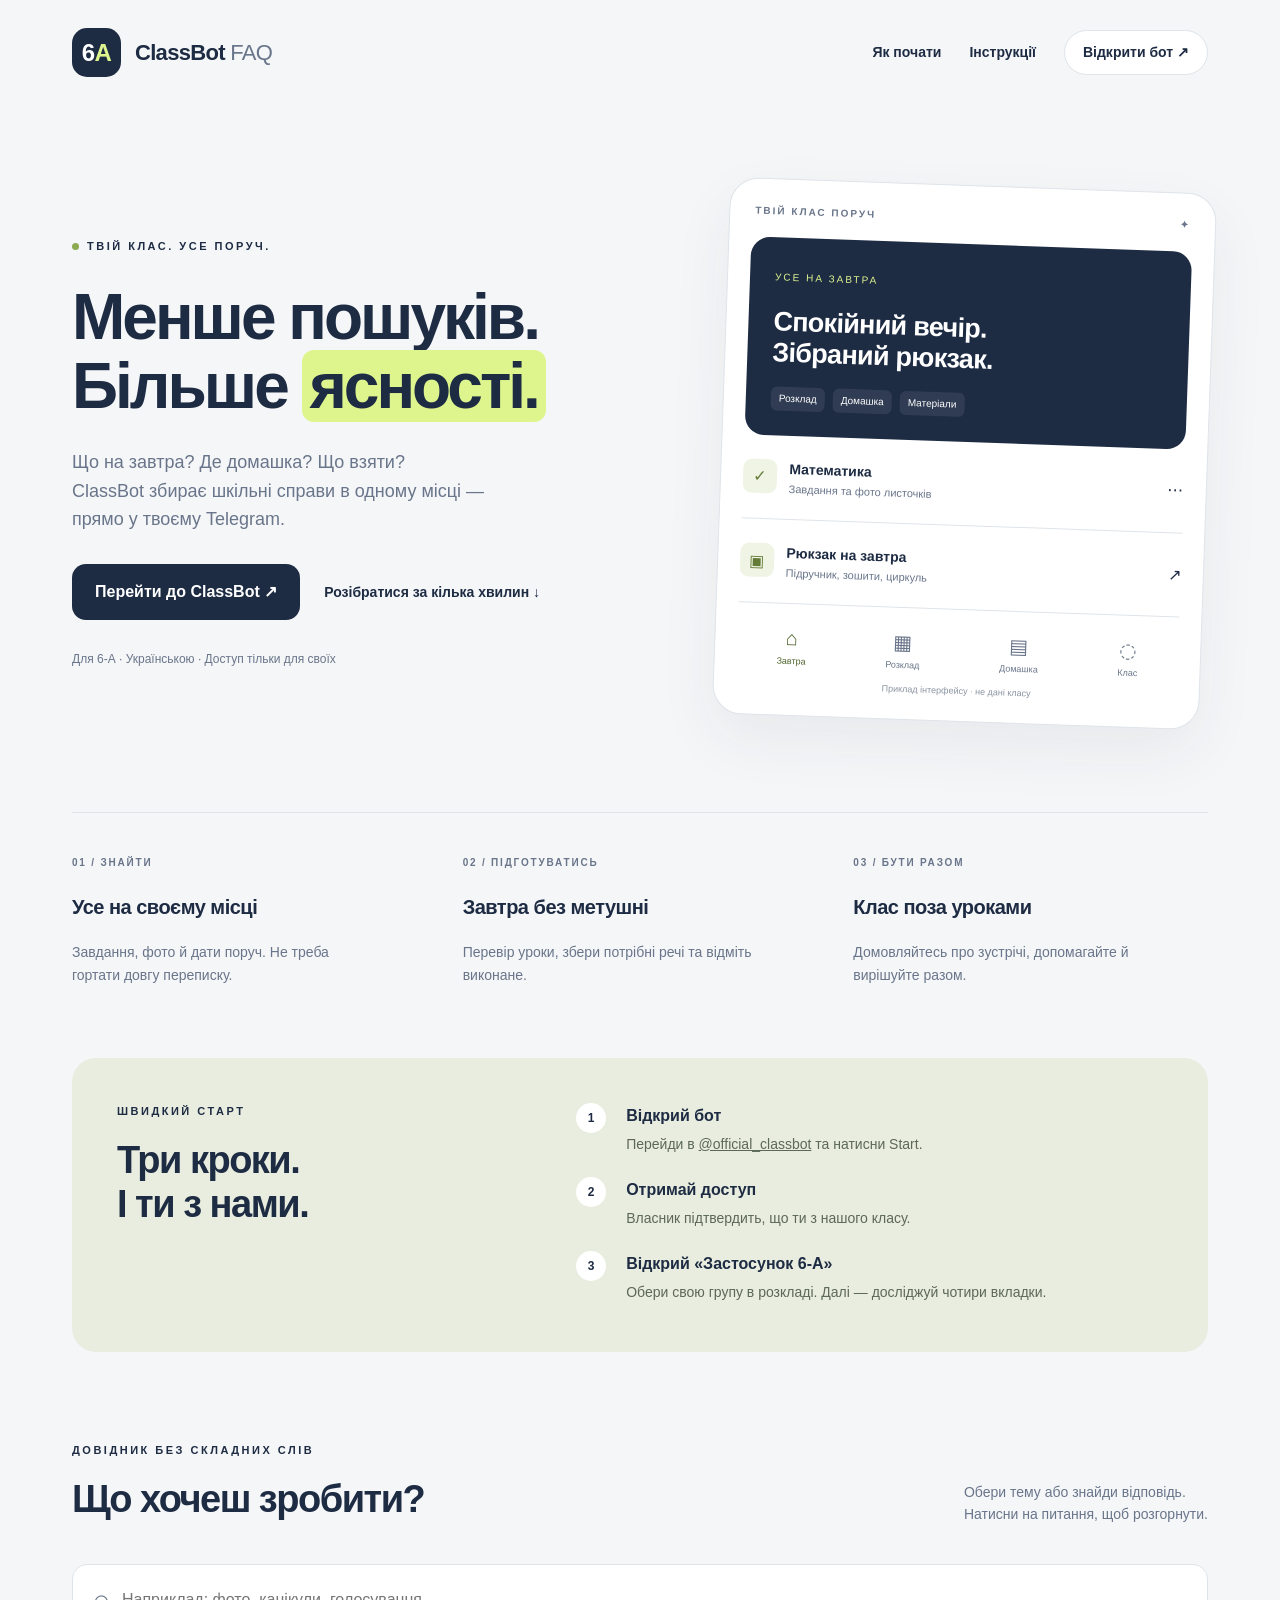
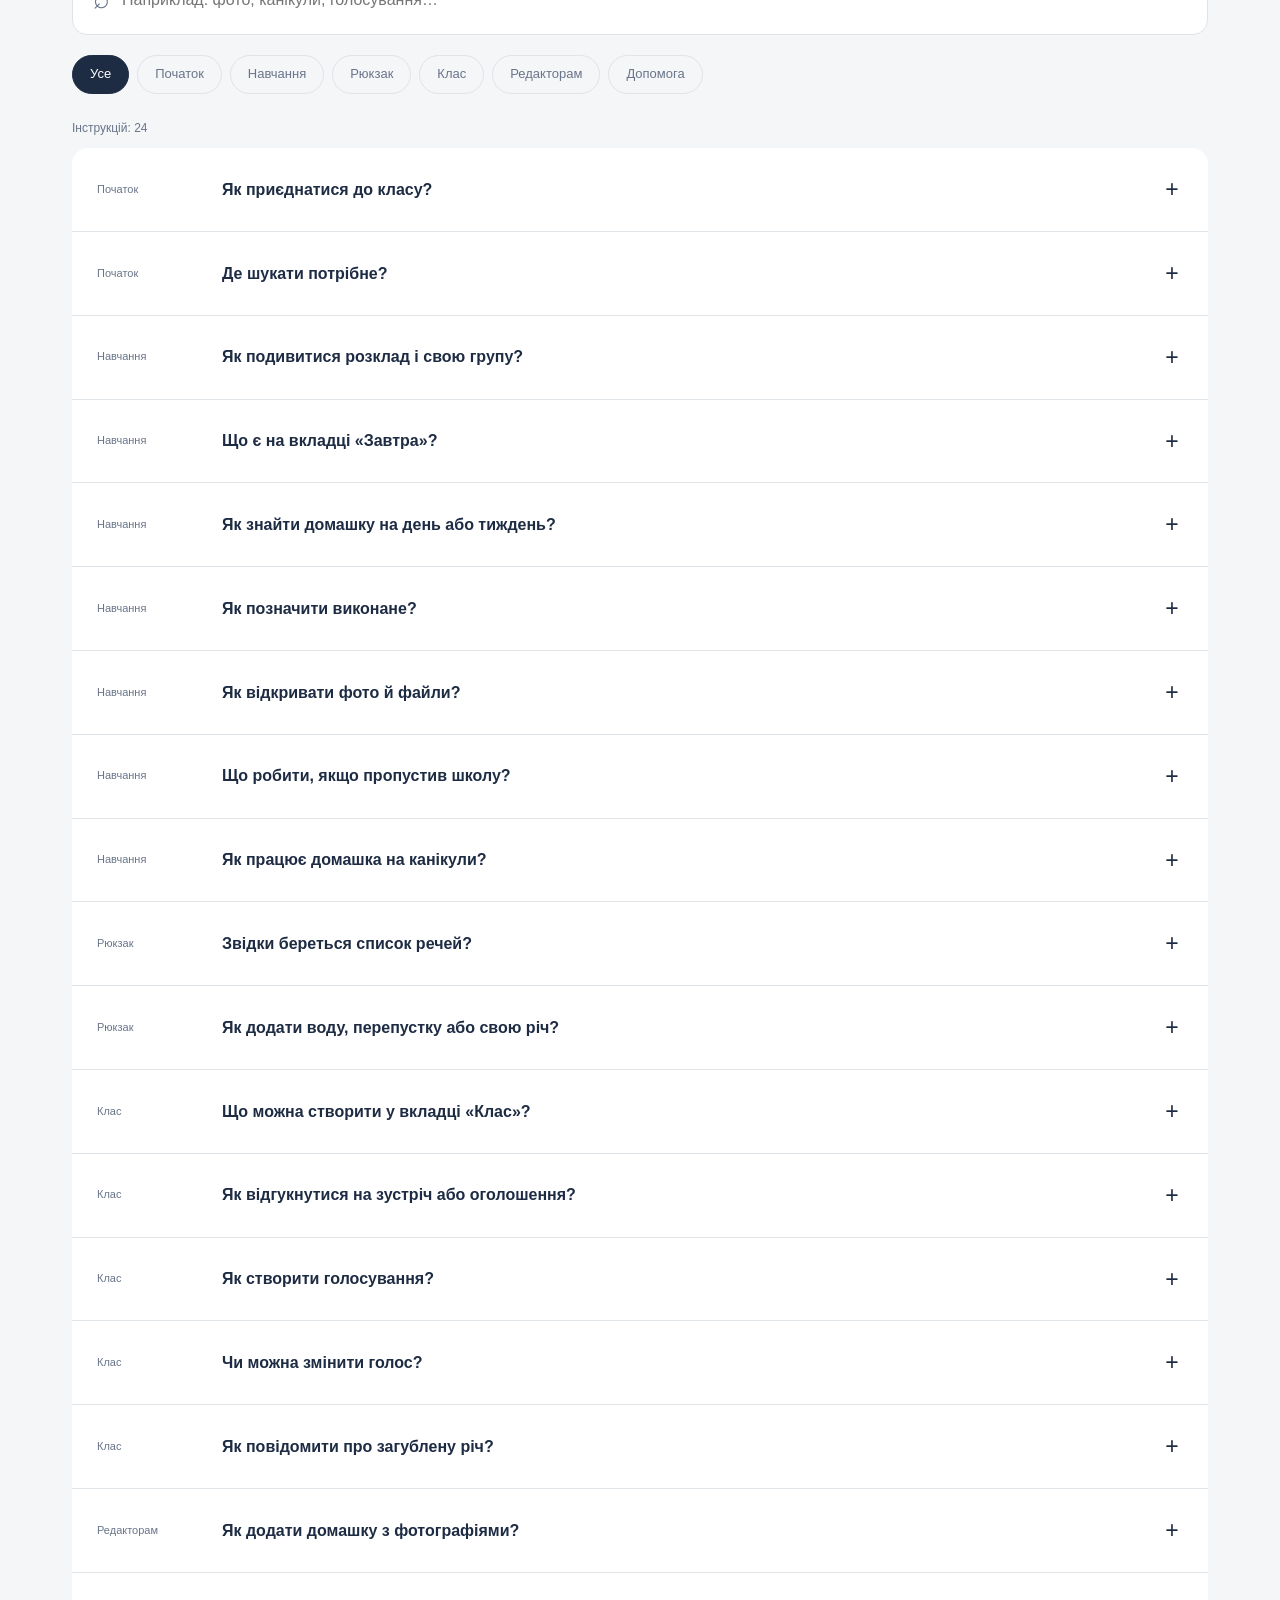
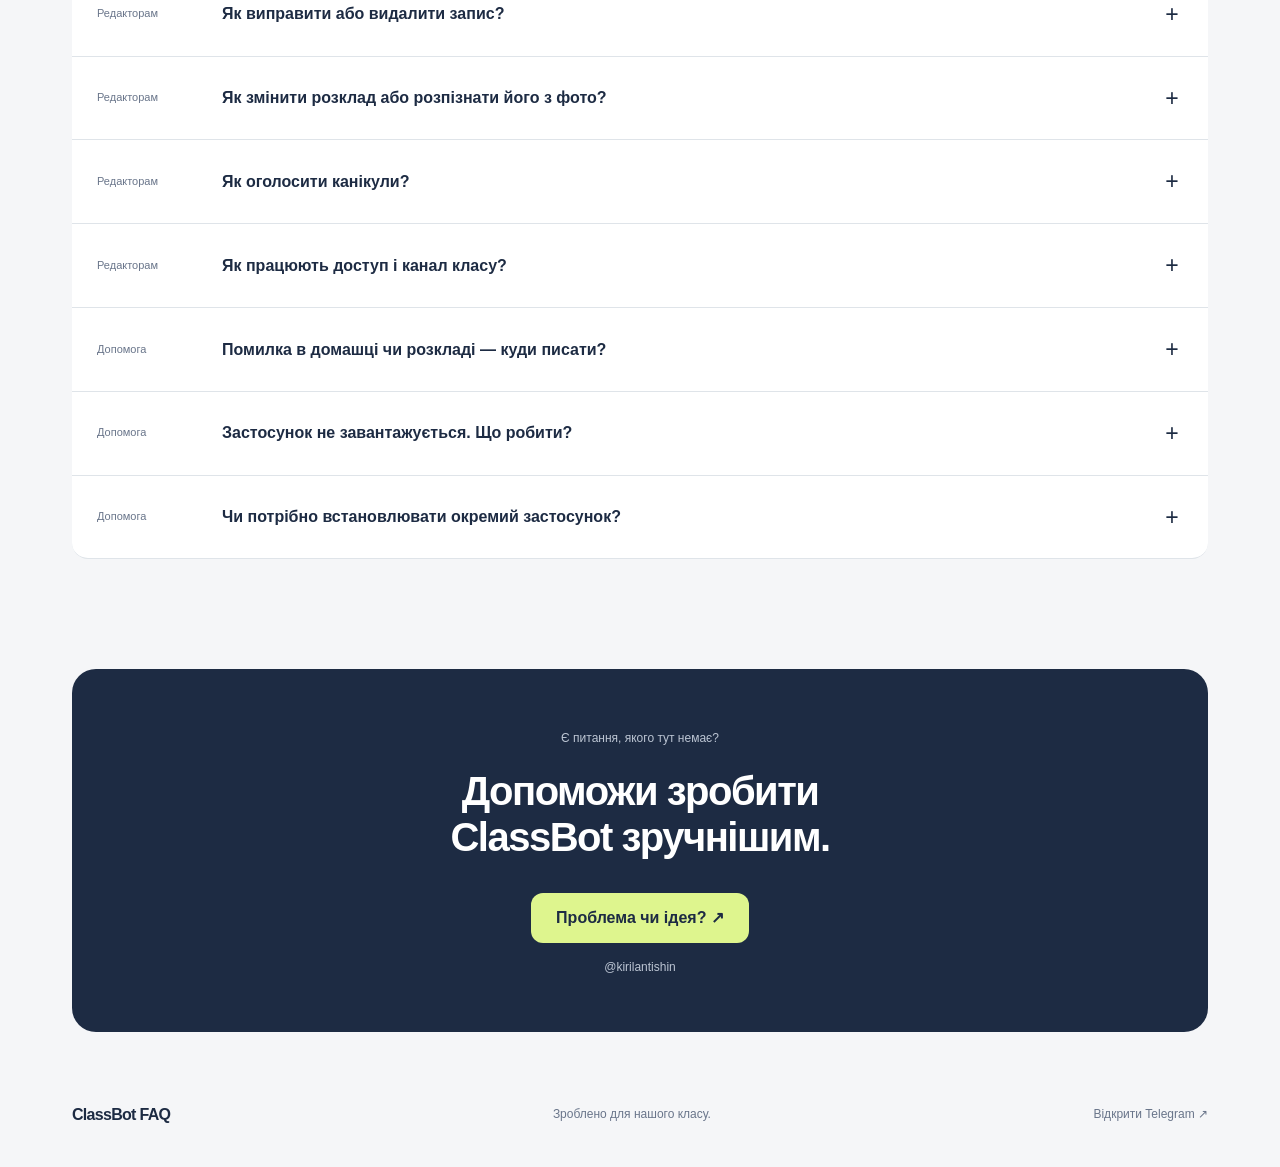
==== index.html @ 4b26c76b "Create index.html" ====
<!doctype html><html lang="uk"><head><meta charset="utf-8"><meta name="viewport" content="width=device-width,initial-scale=1"><meta name="description" content="ClassBot FAQ — зрозумілий путівник для 6-А. Домашка, розклад, фото, рюкзак, голосування та життя класу у Telegram."><title>ClassBot FAQ · Усе про наш бот</title><style>:root{--ink:#1d2b43;--muted:#69758a;--lime:#def58e;--line:#dfe4e9;--paper:#f5f6f8}*{box-sizing:border-box}html{scroll-behavior:smooth;scroll-padding-top:30px}body{margin:0;background:var(--paper);color:var(--ink);font-family:Inter,-apple-system,BlinkMacSystemFont,'Segoe UI',sans-serif;line-height:1.6}a{color:inherit;text-decoration:none}button,input{font:inherit}a,button,input,summary{-webkit-tap-highlight-color:transparent}button,summary{cursor:pointer}button:focus-visible,a:focus-visible,input:focus-visible,summary:focus-visible{outline:3px solid #69973b;outline-offset:5px}[hidden]{display:none!important}header,main,footer{max-width:1200px;margin:auto}header{display:flex;align-items:center;justify-content:space-between;padding:28px 32px}.brand{display:flex;gap:14px;align-items:center;font-size:22px;letter-spacing:-.7px}.brand em{font-style:normal;font-weight:400;color:var(--muted)}.logo{display:grid;place-content:center;background:var(--ink);color:white;border-radius:15px;width:49px;height:49px;font-size:24px;font-weight:850;display:block;text-align:center;line-height:49px}.logo span{color:var(--lime)}nav{display:flex;align-items:center;gap:28px;font-size:14px;font-weight:650}.nav-cta{background:white;padding:10px 18px;border-radius:25px;border:1px solid var(--line)}main{padding:0 32px}.hero{display:grid;grid-template-columns:1.2fr 1fr;align-items:center;gap:65px;padding:80px 0 90px}.eyebrow{font-size:11px;font-weight:800;letter-spacing:2.5px;display:flex;align-items:center;gap:8px}.eyebrow i{width:7px;height:7px;border-radius:50%;background:#8caa50}h1{font-size:clamp(40px,5vw,65px);line-height:1.08;letter-spacing:-3px;margin:27px 0}h1 em{font-style:normal;background:var(--lime);border-radius:12px;padding:0 8px}h2{font-size:38px;line-height:1.15;letter-spacing:-1.5px;margin:18px 0}h3{font-size:20px;letter-spacing:-.5px;line-height:1.4}.hero-copy>p{font-size:18px;color:var(--muted);max-width:460px}.hero-actions{display:flex;align-items:center;gap:24px;margin:30px 0}.primary{background:var(--ink);color:white;padding:15px 23px;border-radius:14px;font-weight:700}.secondary{font-weight:650;font-size:14px}.hero-note{font-size:12px;color:var(--muted)}.preview{background:white;border:1px solid var(--line);padding:22px;border-radius:29px;box-shadow:0 24px 60px #1d2b4310;transform:rotate(2deg)}.preview-top{display:flex;justify-content:space-between;font-size:10px;letter-spacing:2px;font-weight:800;color:var(--muted);padding:2px 3px 18px}.tomorrow{background:var(--ink);color:white;padding:25px;border-radius:19px}.tomorrow>span{font-size:10px;letter-spacing:2px;color:var(--lime)}.tomorrow h2{font-size:27px;letter-spacing:-.7px}.tomorrow>div{display:flex;gap:8px;flex-wrap:wrap}.tomorrow b{background:#ffffff15;padding:4px 8px;border-radius:6px;font-size:10px;font-weight:500}.mini-task{display:flex;gap:12px;align-items:center;padding:20px 0;border-bottom:1px solid var(--line)}.mini-task strong{font-size:14px}.mini-task p{font-size:11px;margin:0;color:var(--muted)}.mini-task>span:last-child{margin-left:auto}.check,.bag{display:grid;place-content:center;background:#eff4e5;color:#647b36;width:34px;height:34px;border-radius:9px}.preview-tabs{display:flex;justify-content:space-around;padding:18px 0 10px;text-align:center;color:var(--muted);font-size:20px}.preview-tabs small{display:block;font-size:9px}.preview-tabs>span:first-child{color:#4d632b}.demo-label{display:block;text-align:center;font-size:9px;color:#8a93a1}.benefits{display:grid;grid-template-columns:repeat(3,1fr);gap:36px;padding:35px 0 58px;border-top:1px solid var(--line)}.benefits span{font-size:10px;letter-spacing:1.8px;color:var(--muted);font-weight:700}.benefits p{font-size:14px;color:var(--muted);max-width:300px}.start{background:#e9eddf;border-radius:24px;padding:45px;display:grid;grid-template-columns:1fr 1.4fr;gap:40px}.start ol{list-style:none;counter-reset:steps;margin:0;padding:0}.start li{position:relative;counter-increment:steps;padding-left:50px;margin-bottom:22px}.start li:last-child{margin-bottom:0}.start li:before{content:counter(steps);position:absolute;left:0;top:0;background:white;width:30px;height:30px;border-radius:50%;display:grid;place-items:center;font-size:12px;font-weight:700}.start p{margin:4px 0;font-size:14px;color:#5c6859}.start a{text-decoration:underline}.guide{padding:90px 0}.guide-heading{display:flex;justify-content:space-between;align-items:end;margin-bottom:25px}.guide-heading p{color:var(--muted);font-size:14px}.search-wrap{display:flex;align-items:center;gap:12px;background:white;border:1px solid var(--line);border-radius:15px;padding:12px 20px}.search-wrap>span{font-size:28px;color:var(--muted)}input{background:transparent;min-width:0;flex:1;border:0;outline:0;padding:7px 0;color:var(--ink)}.search-wrap button{background:none;border:0;color:var(--muted)}.filters{display:flex;gap:8px;flex-wrap:wrap;margin:20px 0}.filters button{background:transparent;border:1px solid var(--line);border-radius:22px;padding:8px 17px;color:var(--muted);font-size:13px}.filters button[aria-pressed=true]{background:var(--ink);border-color:var(--ink);color:white}.results{font-size:12px;color:var(--muted);margin:25px 0 10px}.question{border-bottom:1px solid var(--line);background:white}.question:first-child{border-radius:16px 16px 0 0}.question:last-child{border-radius:0 0 16px 16px}summary{list-style:none;display:grid;grid-template-columns:110px 1fr 22px;gap:15px;align-items:center;padding:23px 25px;font-size:16px;font-weight:650}summary::-webkit-details-marker{display:none}.q-tag{font-size:11px;font-weight:500;color:var(--muted)}summary b{font-size:23px;font-weight:400;text-align:center;transition:transform .2s}details[open] summary b{transform:rotate(45deg)}details[open] summary{padding-bottom:12px}.answer{padding:0 62px 22px 150px;font-size:15px;color:var(--muted);max-width:960px}.answer p{margin:0;line-height:1.85}.roles{display:grid;grid-template-columns:1fr 1.4fr;gap:40px;border-top:1px solid var(--line);padding:50px 0}.role-list article{display:grid;grid-template-columns:110px 1fr;gap:20px;border-bottom:1px solid var(--line);padding:18px 0}.role-list p{margin:0;color:var(--muted);font-size:14px}.closing{background:var(--ink);border-radius:24px;padding:55px;text-align:center;color:white;margin:20px 0 50px}.closing>span{font-size:12px;color:#bcc5d3}.closing h2{font-size:40px}.closing a{display:inline-block;background:var(--lime);color:var(--ink);padding:12px 25px;border-radius:12px;font-weight:700;margin:15px 0}.closing small{display:block;color:#bcc5d3;font-size:12px}footer{display:flex;justify-content:space-between;align-items:center;padding:20px 32px 40px;font-size:12px;color:var(--muted)}footer .brand{font-size:16px;color:var(--ink);font-weight:700}.skip{position:fixed;top:-100px;left:10px;padding:10px;background:var(--lime);z-index:10}.skip:focus{top:10px}#no-results{padding:35px;text-align:center;background:white;border-radius:16px}#no-results button{border:0;background:var(--ink);color:white;padding:10px 20px;border-radius:10px}@media(max-width:760px){header{padding:20px}.brand{font-size:18px}nav>a:not(.nav-cta){display:none}.nav-cta{font-size:11px;padding:8px 12px}main{padding:0 20px}.hero{grid-template-columns:1fr;gap:35px;padding:42px 0 50px}h1{font-size:44px;letter-spacing:-2px}.hero-copy>p{font-size:16px}.preview{max-width:410px;width:100%;margin:0 auto;transform:none}.hero-actions{gap:18px}.primary{padding:13px 18px;font-size:14px}.benefits{grid-template-columns:1fr;gap:16px;padding-bottom:35px}.benefits h3{margin:7px 0}.benefits p{max-width:none;margin:4px 0}.start,.roles{grid-template-columns:1fr;padding:28px;gap:20px}h2{font-size:30px}.guide{padding:55px 0}.guide-heading{display:block}.guide-heading p{font-size:13px}.search-wrap{padding:8px 12px}input{font-size:13px}.filters{gap:7px}.filters button{padding:7px 12px;font-size:12px}summary{grid-template-columns:1fr 20px;padding:18px;font-size:15px;gap:5px}.q-tag{grid-column:1;font-size:10px}summary>span:nth-child(2){grid-column:1}summary b{grid-column:2;grid-row:1/3}.answer{padding:0 18px 22px;font-size:14px}.roles{padding:30px 0}.role-list article{grid-template-columns:80px 1fr;gap:12px}.closing{padding:35px 20px}.closing h2{font-size:29px}footer{padding:10px 20px 30px;flex-wrap:wrap;gap:15px}footer>span{display:none}}@media(prefers-reduced-motion:reduce){*{scroll-behavior:auto!important;transition:none!important}}
</style></head><body><a class="skip" href="#guide">До інструкцій</a><header><a class="brand" href="#"><span class="logo">6<span>А</span></span><b>ClassBot <em>FAQ</em></b></a><nav aria-label="Навігація"><a href="#start">Як почати</a><a href="#guide">Інструкції</a><a class="nav-cta" href="https://t.me/official_classbot">Відкрити бот ↗</a></nav></header><main><section class="hero"><div class="hero-copy"><div class="eyebrow"><i></i> ТВІЙ КЛАС. УСЕ ПОРУЧ.</div><h1>Менше пошуків.<br>Більше <em>ясності.</em></h1><p class="intro">Що на завтра? Де домашка? Що взяти?<br>ClassBot збирає шкільні справи в одному місці — прямо у твоєму Telegram.</p><div class="hero-actions"><a class="primary" href="https://t.me/official_classbot">Перейти до ClassBot <span>↗</span></a><a class="secondary" href="#guide">Розібратися за кілька хвилин ↓</a></div><div class="hero-note">Для 6-А · Українською · Доступ тільки для своїх</div></div><div class="preview" aria-label="Демонстраційний приклад головного екрана"><div class="preview-top"><span>ТВІЙ КЛАС ПОРУЧ</span><span>✦</span></div><div class="tomorrow"><span>УСЕ НА ЗАВТРА</span><h2>Спокійний вечір.<br>Зібраний рюкзак.</h2><div><b>Розклад</b><b>Домашка</b><b>Матеріали</b></div></div><div class="mini-task"><span class="check">✓</span><div><strong>Математика</strong><p>Завдання та фото листочків</p></div><span>⋯</span></div><div class="mini-task"><span class="bag">▣</span><div><strong>Рюкзак на завтра</strong><p>Підручник, зошити, циркуль</p></div><span>↗</span></div><div class="preview-tabs"><span>⌂<small>Завтра</small></span><span>▦<small>Розклад</small></span><span>▤<small>Домашка</small></span><span>◌<small>Клас</small></span></div><small class="demo-label">Приклад інтерфейсу · не дані класу</small></div></section><section class="benefits"><div><span>01 / ЗНАЙТИ</span><h3>Усе на своєму місці</h3><p>Завдання, фото й дати поруч. Не треба гортати довгу переписку.</p></div><div><span>02 / ПІДГОТУВАТИСЬ</span><h3>Завтра без метушні</h3><p>Перевір уроки, збери потрібні речі та відміть виконане.</p></div><div><span>03 / БУТИ РАЗОМ</span><h3>Клас поза уроками</h3><p>Домовляйтесь про зустрічі, допомагайте й вирішуйте разом.</p></div></section><section id="start" class="start"><div><div class="eyebrow">ШВИДКИЙ СТАРТ</div><h2>Три кроки.<br>І ти з нами.</h2></div><ol><li><b>Відкрий бот</b><p>Перейди в <a href="https://t.me/official_classbot">@official_classbot</a> та натисни Start.</p></li><li><b>Отримай доступ</b><p>Власник підтвердить, що ти з нашого класу.</p></li><li><b>Відкрий «Застосунок 6-А»</b><p>Обери свою групу в розкладі. Далі — досліджуй чотири вкладки.</p></li></ol></section><section id="guide" class="guide"><div class="guide-heading"><div><div class="eyebrow">ДОВІДНИК БЕЗ СКЛАДНИХ СЛІВ</div><h2>Що хочеш зробити?</h2></div><p>Обери тему або знайди відповідь.<br>Натисни на питання, щоб розгорнути.</p></div><div class="search-wrap"><span aria-hidden="true">⌕</span><input type="search" id="search" placeholder="Наприклад: фото, канікули, голосування…" aria-label="Пошук в інструкціях"><button id="clear" hidden aria-label="Очистити пошук">✕</button></div><div class="filters" role="group" aria-label="Теми інструкцій"><button data-filter="all" aria-pressed="true">Усе</button><button data-filter="start" aria-pressed="false">Початок</button><button data-filter="study" aria-pressed="false">Навчання</button><button data-filter="bag" aria-pressed="false">Рюкзак</button><button data-filter="class" aria-pressed="false">Клас</button><button data-filter="editors" aria-pressed="false">Редакторам</button><button data-filter="help" aria-pressed="false">Допомога</button></div><p id="results" class="results" aria-live="polite"></p><div class="questions"><details class="question" data-category="start"><summary><span class="q-tag">Початок</span><span>Як приєднатися до класу?</span><b aria-hidden="true">+</b></summary><div class="answer"><p>Відкрий @official_classbot у Telegram → натисни Start або надішли /start → дочекайся схвалення власника → натисни «Застосунок 6-А». Доступ надається тільки учасникам класу. Окрема реєстрація чи пароль не потрібні.</p></div></details><details class="question" data-category="start"><summary><span class="q-tag">Початок</span><span>Де шукати потрібне?</span><b aria-hidden="true">+</b></summary><div class="answer"><p>Унизу є чотири вкладки: «Завтра» — короткий план і рюкзак; «Розклад» — уроки на обраний день; «Домашка» — завдання та контрольні; «Клас» — спілкування, оголошення й голосування. Кругла кнопка вгорі оновлює дані.</p></div></details><details class="question" data-category="study"><summary><span class="q-tag">Навчання</span><span>Як подивитися розклад і свою групу?</span><b aria-hidden="true">+</b></summary><div class="answer"><p>Відкрий «Розклад». Натисни потрібний день, а стрілками перемикай тижні. Обраний день виділено; крапка під датою позначає контрольну або тест. У рядку «Моя група» обери 1, 2 або «Усі». Вибір зберігається на цьому пристрої й використовується також для рюкзака.</p></div></details><details class="question" data-category="study"><summary><span class="q-tag">Навчання</span><span>Що є на вкладці «Завтра»?</span><b aria-hidden="true">+</b></summary><div class="answer"><p>Дата, кількість уроків і невиконаних завдань, розклад, контрольні, домашка та важливі оголошення. Це зручне місце, щоб увечері перевірити наступний день. Під час оголошених канікул замість уроків з’являється «Канікули».</p></div></details><details class="question" data-category="study"><summary><span class="q-tag">Навчання</span><span>Як знайти домашку на день або тиждень?</span><b aria-hidden="true">+</b></summary><div class="answer"><p>Відкрий «Домашка». Залиш «Обрана дата» й вибери день у календарі або стрілками. Для огляду обери «Цей тиждень»: він охоплює поточний понеділок–неділю, завдання на ці дні та записи, додані протягом тижня. Контрольні показані перед завданнями. Біля кожного завдання є предмет і дата або мітка канікул.</p></div></details><details class="question" data-category="study"><summary><span class="q-tag">Навчання</span><span>Як позначити виконане?</span><b aria-hidden="true">+</b></summary><div class="answer"><p>Натисни квадратик біля завдання. Позначку бачиш лише ти; у вкладці «Домашка» виконане згортається в «Виконано». Щоб повернути завдання, розкрий цей блок і зніми галочку.</p></div></details><details class="question" data-category="study"><summary><span class="q-tag">Навчання</span><span>Як відкривати фото й файли?</span><b aria-hidden="true">+</b></summary><div class="answer"><p>Натисни на мініатюру: фото відкриється на весь екран. Стрілки або свайп перемикають знімки, «Збільшити» допомагає прочитати дрібний текст, ✕ закриває перегляд. До одного завдання можна додати до шести фото. Вкладення, додані через чат бота, отримуй кнопкою «Отримати вкладення в чаті».</p></div></details><details class="question" data-category="study"><summary><span class="q-tag">Навчання</span><span>Що робити, якщо пропустив школу?</span><b aria-hidden="true">+</b></summary><div class="answer"><p>«Домашка» → «Я пропустив школу» → обери дати «Від» і «До» → «Показати пропущене». Період — до 31 дня включно. Тут є завдання на ці дати й записи, які додали під час твоєї відсутності, разом із матеріалами.</p></div></details><details class="question" data-category="study"><summary><span class="q-tag">Навчання</span><span>Як працює домашка на канікули?</span><b aria-hidden="true">+</b></summary><div class="answer"><p>Редактор прив’язує завдання до оголошеного періоду. Картка має мітку «На канікули» та обидві дати включно. Вона з’являється при перегляді дня всередині цього періоду або тижня, який із ним перетинається. Фото й галочки працюють так само, як у звичайній домашці.</p></div></details><details class="question" data-category="bag"><summary><span class="q-tag">Рюкзак</span><span>Звідки береться список речей?</span><b aria-hidden="true">+</b></summary><div class="answer"><p>На вкладці «Завтра» розкрий «Рюкзак на завтра». Речі згруповані за предметами з розкладу та твоєю навчальною групою. Наприклад, для математики — підручник, зошит для роботи в класі й зошит для правил. Явні фрази в домашці на кшталт «Взяти картон» доповнюють список. Це правила без AI; речі з фото чи непрямих натяків автоматично не визначаються.</p></div></details><details class="question" data-category="bag"><summary><span class="q-tag">Рюкзак</span><span>Як додати воду, перепустку або свою річ?</span><b aria-hidden="true">+</b></summary><div class="answer"><p>Для одного дня використай поле «Додати свою річ». Для щоденних речей розкрий унизу «Мої постійні речі», введи назву й натисни «Зберегти». Вони з’являтимуться в дні з уроками, крім оголошених канікул. Усе це лише твоє: список та галочки інших учнів не змінюються. Галочки окремі для кожного дня.</p></div></details><details class="question" data-category="class"><summary><span class="q-tag">Клас</span><span>Що можна створити у вкладці «Клас»?</span><b aria-hidden="true">+</b></summary><div class="answer"><p>Натисни «Створити запис» та обери розділ. Учні можуть попросити допомоги, запропонувати зустріч після уроків, подати ідею, створити голосування або запис «Знайшов / загубив». Оголошення, домашку й контрольні ведуть власник і призначені редактори. Фільтр «Усе» збирає записи разом.</p></div></details><details class="question" data-category="class"><summary><span class="q-tag">Клас</span><span>Як відгукнутися на зустріч або оголошення?</span><b aria-hidden="true">+</b></summary><div class="answer"><p>Натисни «Відгукнутися та запропонувати ідею». Обери «Так», «Ні» або «Ще не вирішив», за бажанням напиши пропозицію — наприклад, зустрітися раніше — і збережи. Відгуки та пропозиції видно учасникам класу.</p></div></details><details class="question" data-category="class"><summary><span class="q-tag">Клас</span><span>Як створити голосування?</span><b aria-hidden="true">+</b></summary><div class="answer"><p>«Клас» → «Створити запис» → «Голосування». Введи питання та від 2 до 8 різних відповідей. Новий рядок з’являється автоматично; за ≡ можна змінити порядок. За замовчуванням голоси відкриті. Увімкни «Анонімне голосування», якщо потрібні лише кількість і відсотки без імен. Обери це до створення.</p></div></details><details class="question" data-category="class"><summary><span class="q-tag">Клас</span><span>Чи можна змінити голос?</span><b aria-hidden="true">+</b></summary><div class="answer"><p>Так: натисни інший варіант або «Прибрати мій голос», поки голосування відкрите. Один учасник — один варіант. У відкритому голосуванні є «Переглянути голоси», в анонімному чужий вибір не показується навіть адміністратору. Автор або редактор може завершити чи видалити голосування через ⋯.</p></div></details><details class="question" data-category="class"><summary><span class="q-tag">Клас</span><span>Як повідомити про загублену річ?</span><b aria-hidden="true">+</b></summary><div class="answer"><p>«Клас» → «Створити запис» → «Знайшов / загубив». Напиши, що це за річ, де й коли її знайшов або загубив, та як із тобою зв’язатися. Можна прикріпити фото й відкрити їх у галереї. Коли питання вирішене, у ⋯ обери «Закрити: річ знайшлася». Власні записи можна редагувати.</p></div></details><details class="question" data-category="editors"><summary><span class="q-tag">Редакторам</span><span>Як додати домашку з фотографіями?</span><b aria-hidden="true">+</b></summary><div class="answer"><p>«Домашка» → «Додати домашку». Обери конкретну дату або період канікул, введи предмет і завдання. За потреби вибери до 6 фото, кожне до 15 МБ. Перевір мініатюри та натисни «Зберегти для класу». Зображення стискаються перед надсиланням. Для речей у рюкзак напиши окремо: «Взяти картон». Кнопка доступна власнику й редакторам.</p></div></details><details class="question" data-category="editors"><summary><span class="q-tag">Редакторам</span><span>Як виправити або видалити запис?</span><b aria-hidden="true">+</b></summary><div class="answer"><p>У картці натисни ⋯ → «Редагувати» або «Видалити». Фото можна додати чи прибрати під час редагування. Зміни домашки спільні для класу; галочки виконання — особисті. Учні керують своїми записами допомоги, зустрічей, ідей і знахідок. Власник та редактори можуть модерувати записи класу.</p></div></details><details class="question" data-category="editors"><summary><span class="q-tag">Редакторам</span><span>Як змінити розклад або розпізнати його з фото?</span><b aria-hidden="true">+</b></summary><div class="answer"><p>У чаті бота відкрий додавання записів або «Керування класом». Є «Змінити розклад», «Фото розкладу на тиждень» та «Фото замін на дату». Для заміни вкажи дату, потім надішли чітке фото. Перевір розпізнані уроки перед збереженням; їх можна виправити. Заміна стосується лише вказаного дня.</p></div></details><details class="question" data-category="editors"><summary><span class="q-tag">Редакторам</span><span>Як оголосити канікули?</span><b aria-hidden="true">+</b></summary><div class="answer"><p>У боті натисни «Оголосити канікули» → «Оголосити період». Надішли першу й останню дати у форматі РРРР-ММ-ДД, перевір період і підтвердь. Обидві дати включно. Уроки приховаються, але базовий розклад збережеться й повернеться після канікул. Період можна скасувати. Це доступно власнику та редакторам.</p></div></details><details class="question" data-category="editors"><summary><span class="q-tag">Редакторам</span><span>Як працюють доступ і канал класу?</span><b aria-hidden="true">+</b></summary><div class="answer"><p>Власник схвалює учнів та призначає редакторів через «Керування класом» у боті. Там само можна підключити канал та вручну надіслати план на завтра. Для підключеного каналу налаштована вечірня публікація о 18:00 за Києвом. Боту потрібні права публікувати в каналі. Це доповнює застосунок, а не замінює його.</p></div></details><details class="question" data-category="help"><summary><span class="q-tag">Допомога</span><span>Помилка в домашці чи розкладі — куди писати?</span><b aria-hidden="true">+</b></summary><div class="answer"><p>Біля уроку або домашки натисни ⋯ → «Повідомити про помилку». Опиши, що потрібно виправити. Власник отримає повідомлення з автором, датою та контекстом. Ця кнопка є і в учнів, і в адміністраторів.</p></div></details><details class="question" data-category="help"><summary><span class="q-tag">Допомога</span><span>Застосунок не завантажується. Що робити?</span><b aria-hidden="true">+</b></summary><div class="answer"><p>Перевір інтернет і натисни кнопку оновлення вгорі. Якщо Telegram-сеанс застарів, закрий міні-застосунок і відкрий його знову через бота. Якщо бачиш «Чекаємо підтвердження», надішли /start та дочекайся схвалення. Для іншої проблеми: «Клас» → унизу «Проблема чи ідея?» → @kirilantishin.</p></div></details><details class="question" data-category="help"><summary><span class="q-tag">Допомога</span><span>Чи потрібно встановлювати окремий застосунок?</span><b aria-hidden="true">+</b></summary><div class="answer"><p>Ні. ClassBot відкривається всередині Telegram. Бот працює в Cloudflare незалежно від того, чи увімкнений комп’ютер адміністратора. Для актуальних даних потрібен інтернет.</p></div></details></div><div id="no-results" hidden><h3>Поки не знайшли відповідь</h3><p>Спробуй коротше слово або іншу тему.</p><button id="reset">Показати всі інструкції</button></div></section><section class="closing"><span>Є питання, якого тут немає?</span><h2>Допоможи зробити<br>ClassBot зручнішим.</h2><a href="https://t.me/kirilantishin">Проблема чи ідея? ↗</a><small>@kirilantishin</small></section></main><footer><a class="brand" href="#">ClassBot FAQ</a><span>Зроблено для нашого класу.</span><a href="https://t.me/official_classbot">Відкрити Telegram ↗</a></footer><script>const search=document.querySelector('#search'),questions=[...document.querySelectorAll('.question')];let active='all';function update(){const term=search.value.trim().toLocaleLowerCase('uk');let count=0;questions.forEach(q=>{const match=(active==='all'||q.dataset.category===active)&&q.textContent.toLocaleLowerCase('uk').includes(term);q.hidden=!match;if(match)count++;if(term&&match)q.open=true});document.querySelector('#clear').hidden=!term;document.querySelector('#no-results').hidden=!!count;document.querySelector('#results').textContent=`Інструкцій: ${count}`;document.querySelectorAll('[data-filter]').forEach(b=>b.setAttribute('aria-pressed',String(b.dataset.filter===active)))}document.querySelectorAll('[data-filter]').forEach(b=>b.onclick=()=>{active=b.dataset.filter;update()});search.oninput=update;document.querySelector('#clear').onclick=()=>{search.value='';update();search.focus()};document.querySelector('#reset').onclick=()=>{search.value='';active='all';update()};update();</script></body></html>
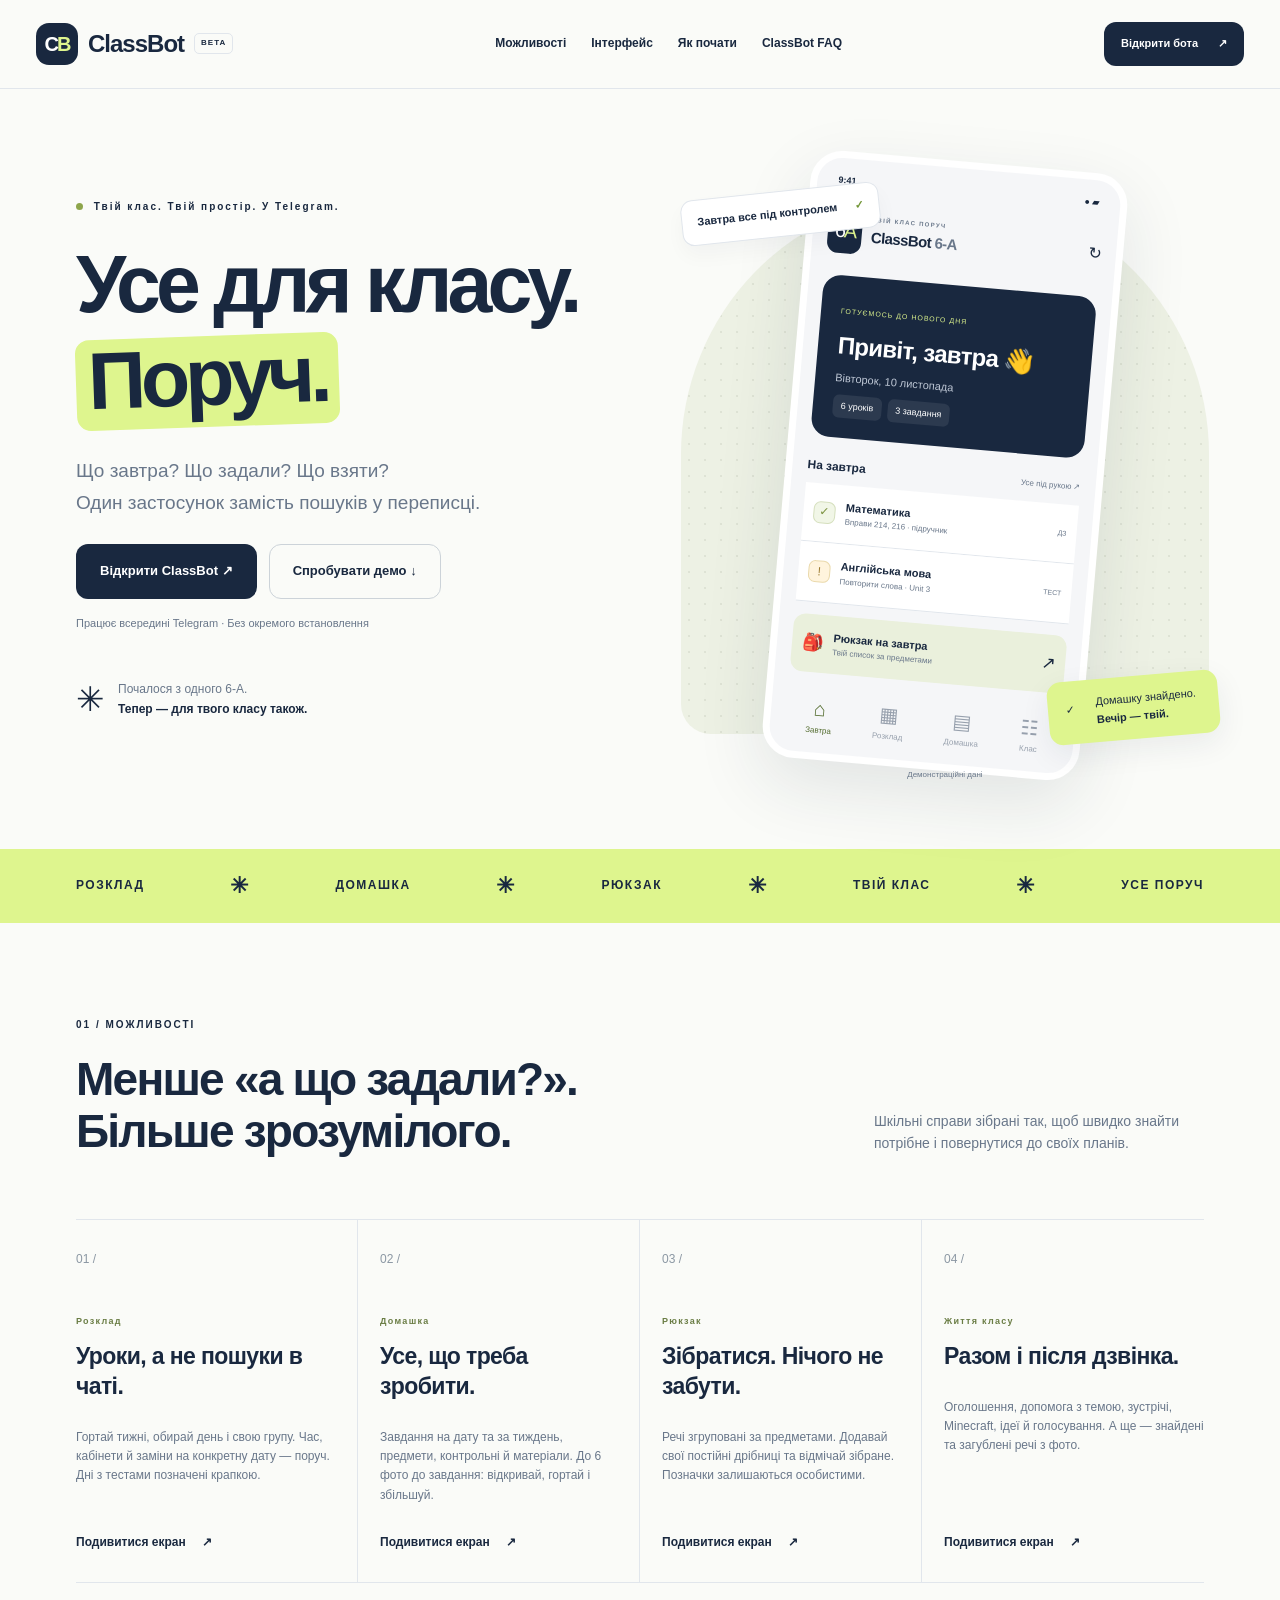
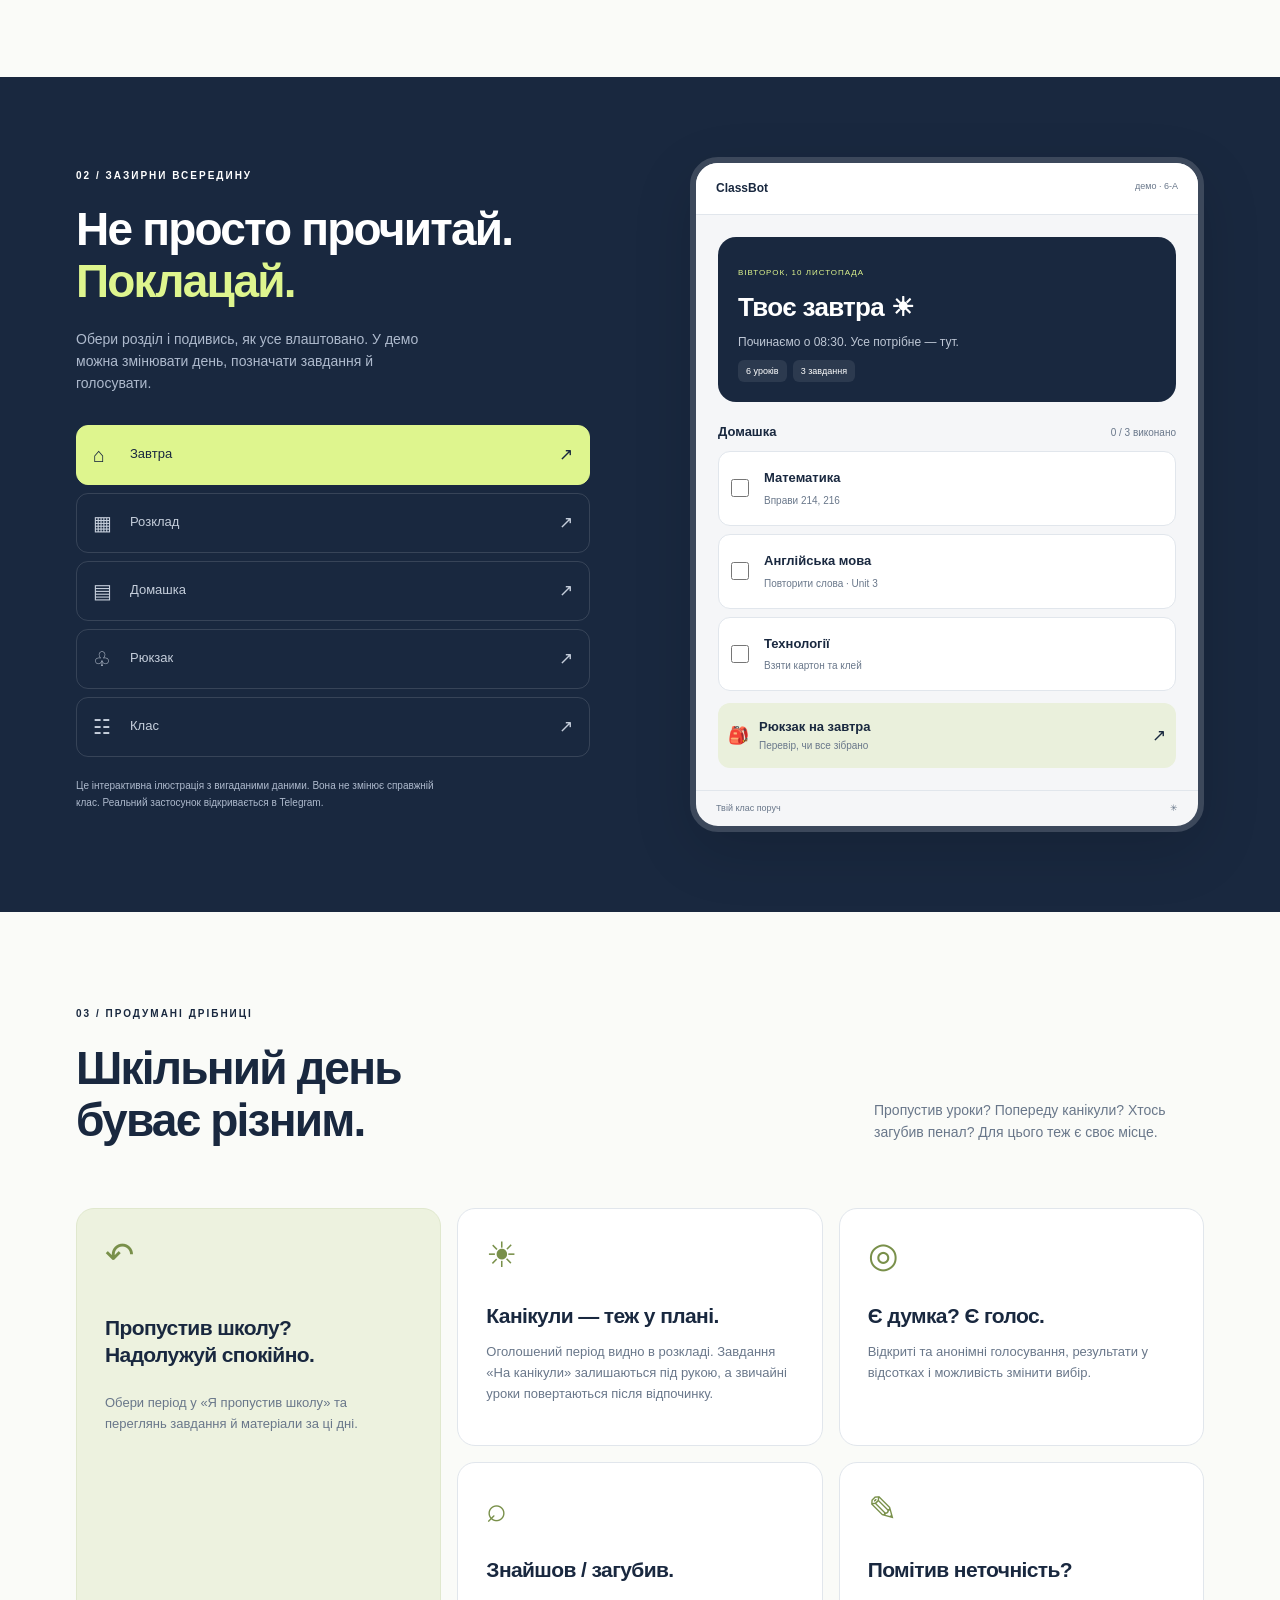
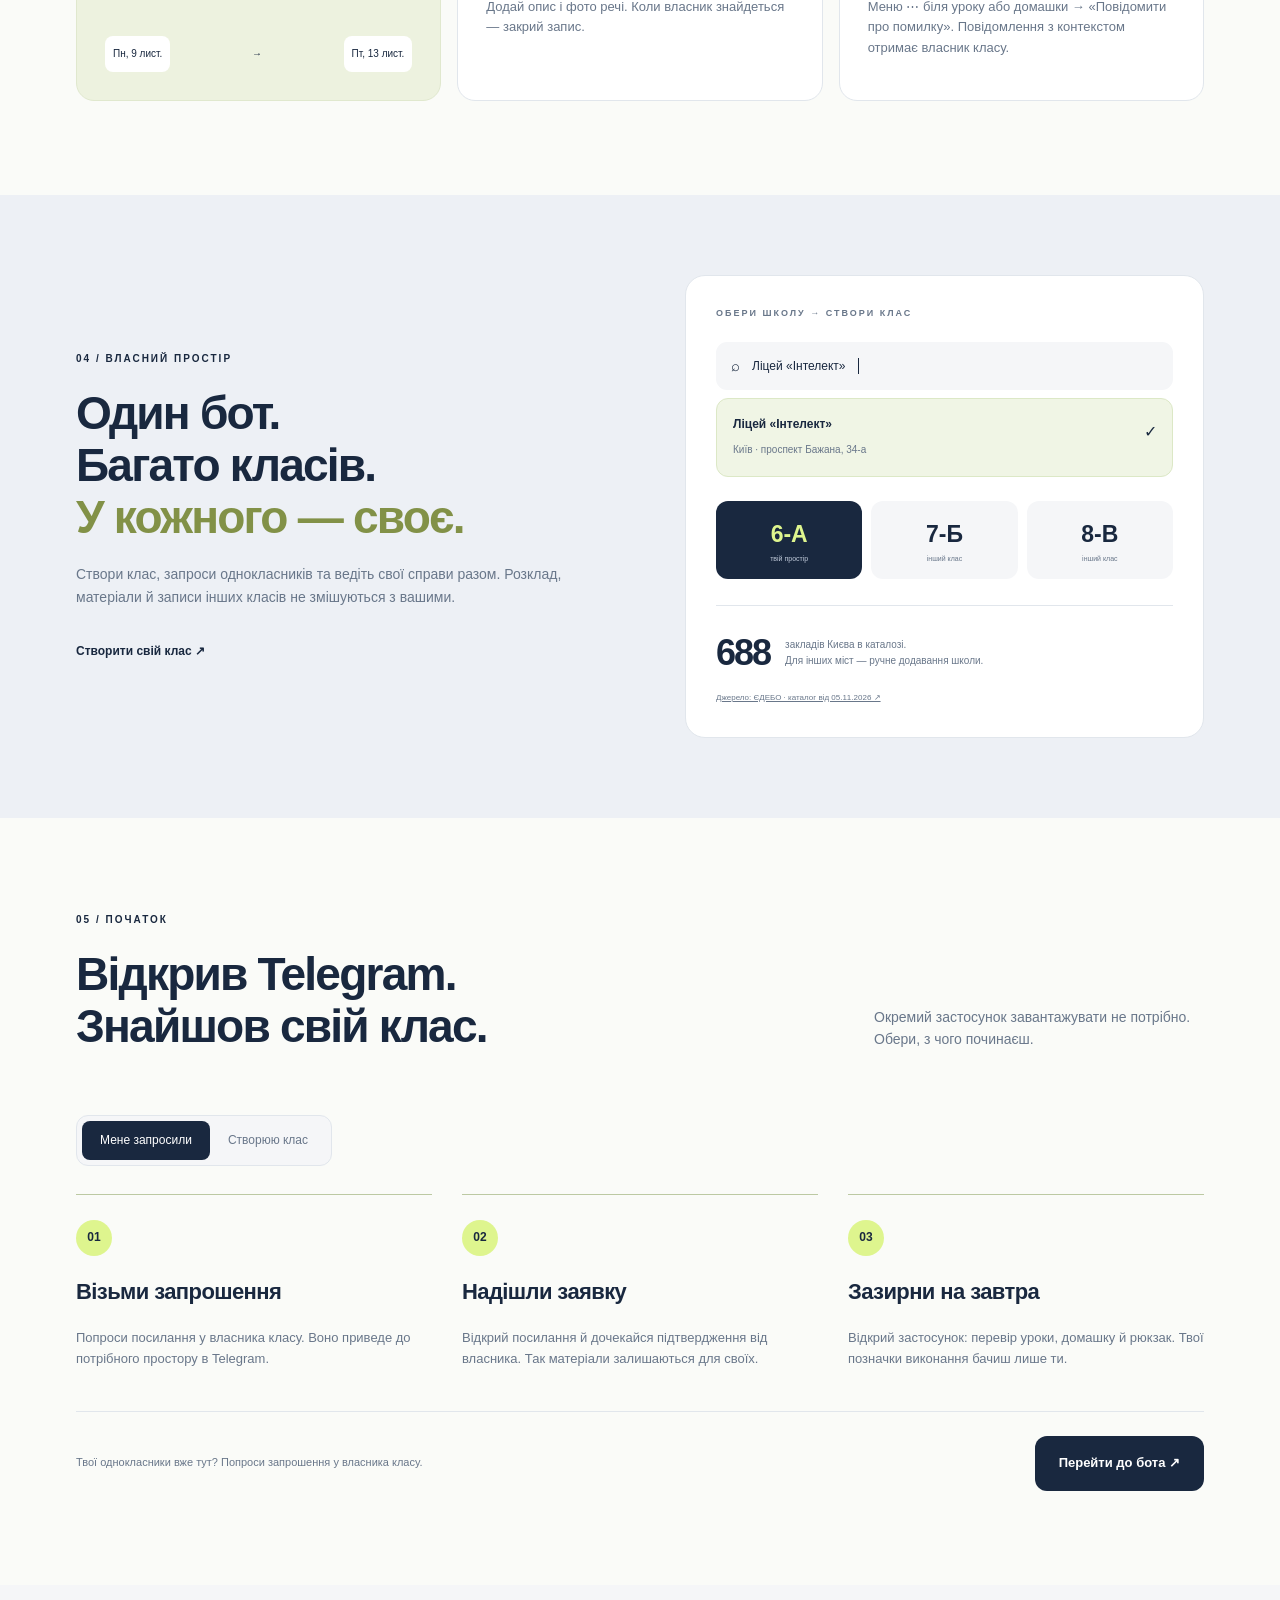
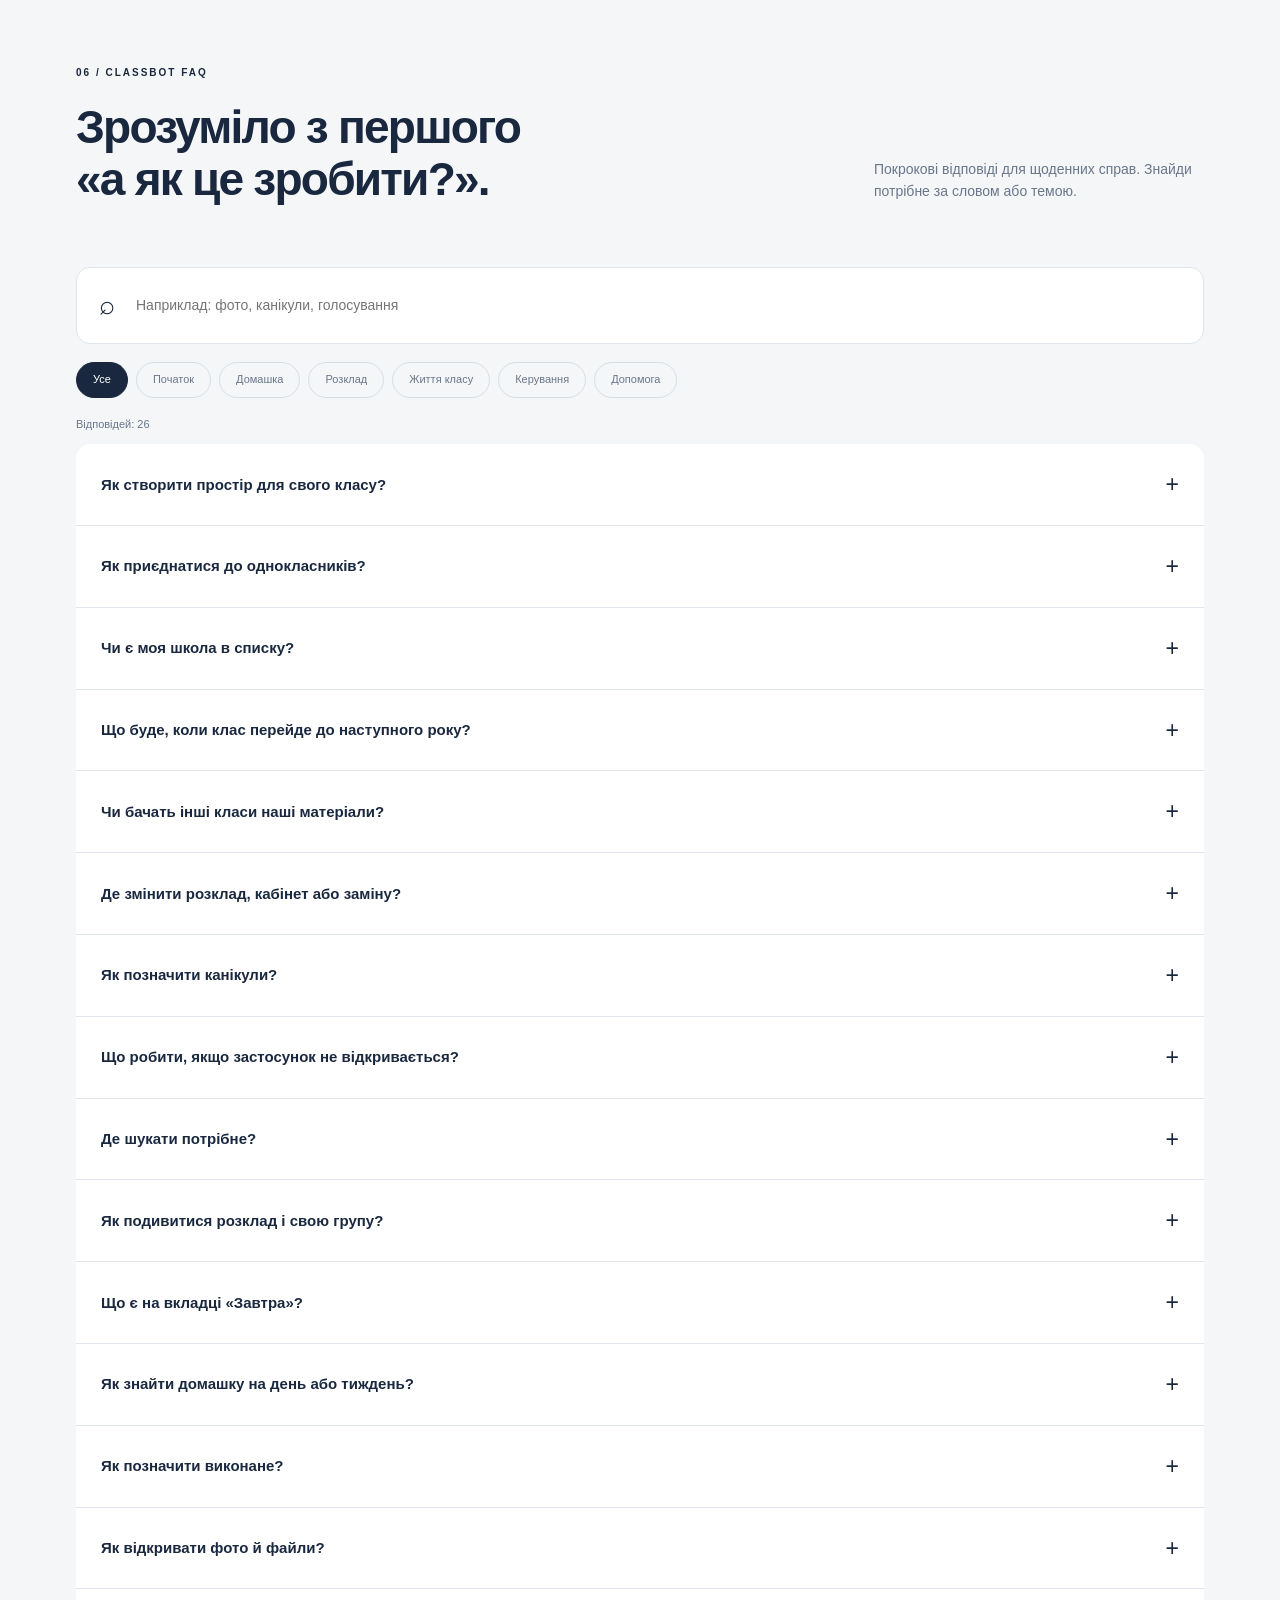
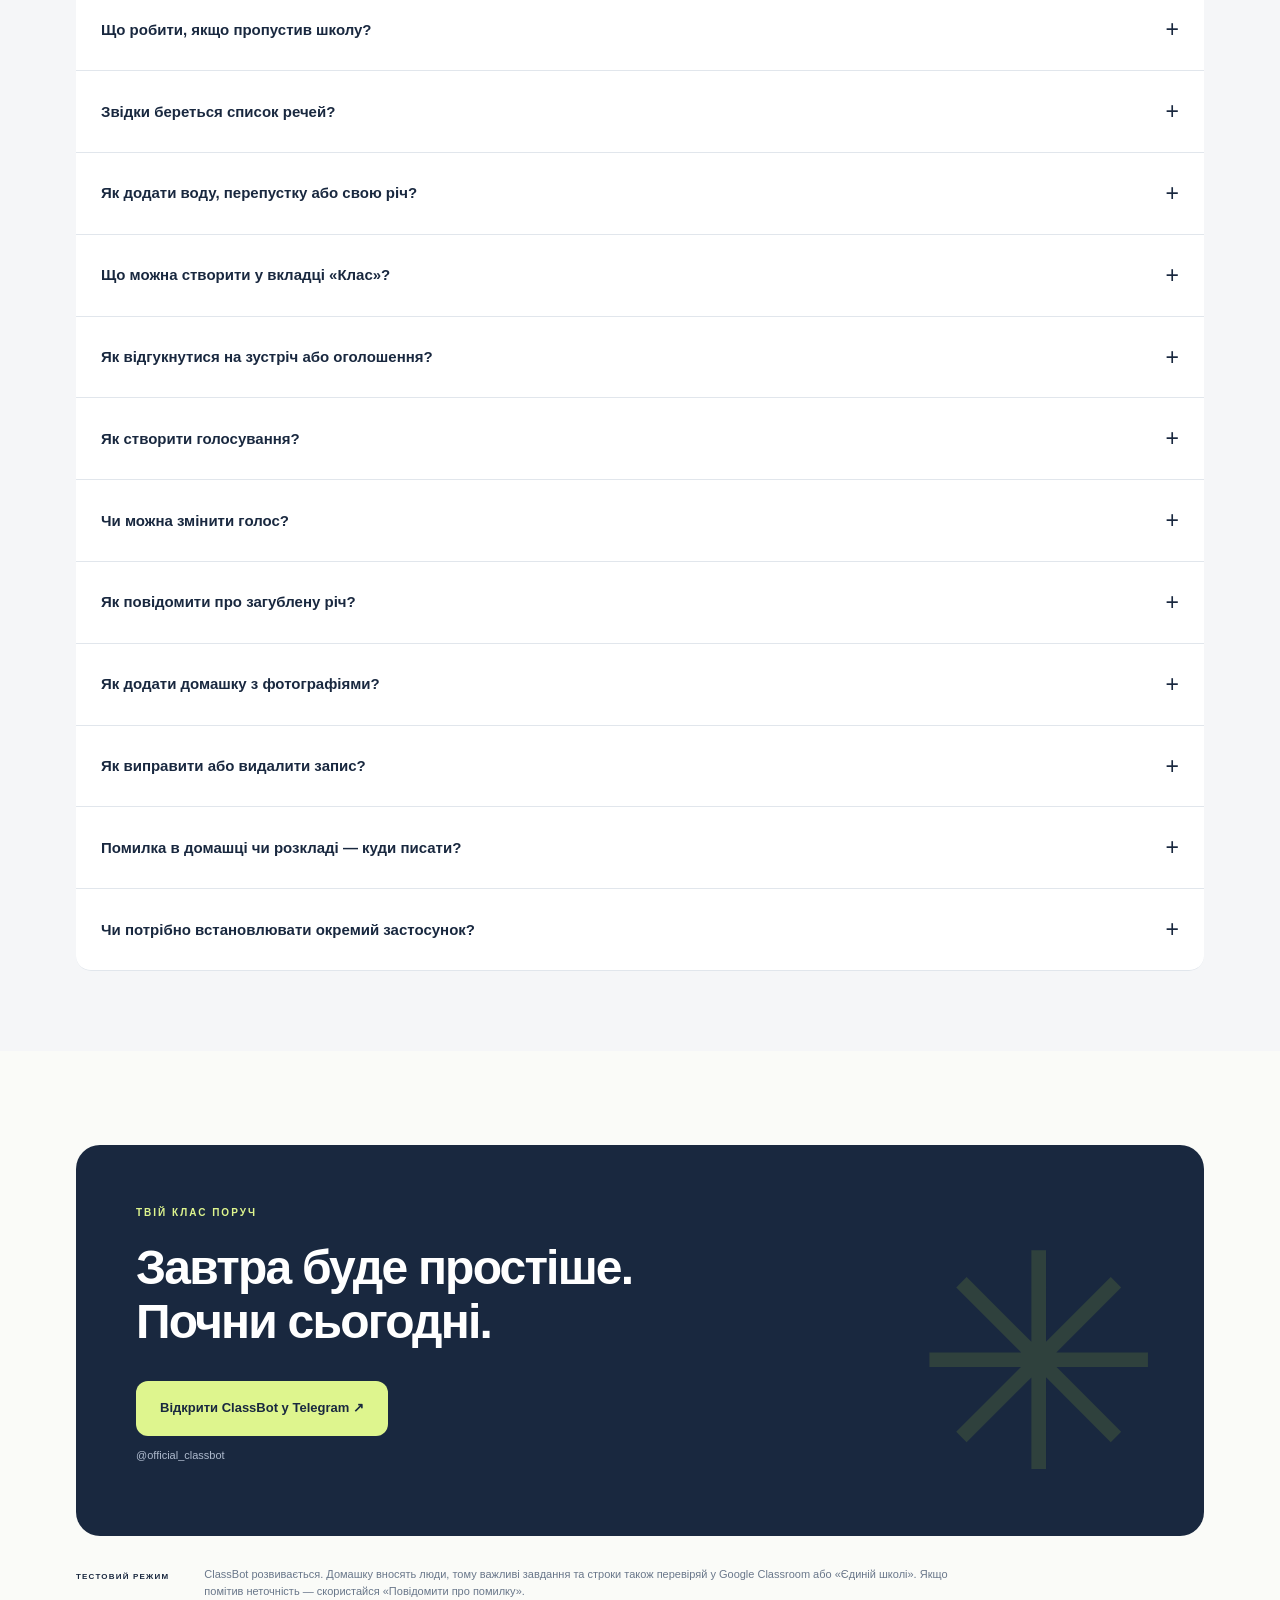
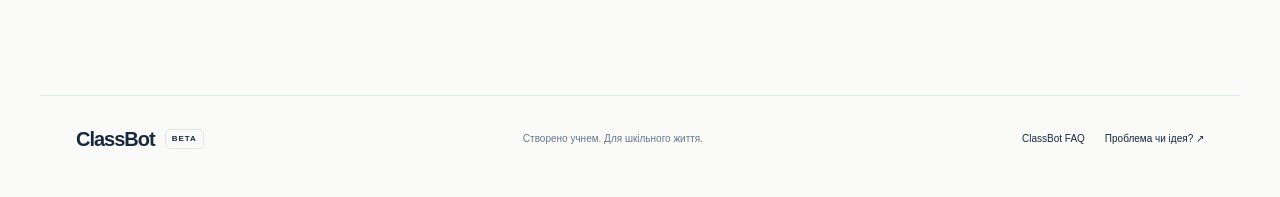
==== commit b0995088: "Launch ClassBot presentation site with interactive demo and FAQ" ====
--- a/index.html
+++ b/index.html
@@ -1,2 +1,16 @@
-<!doctype html><html lang="uk"><head><meta charset="utf-8"><meta name="viewport" content="width=device-width,initial-scale=1"><meta name="description" content="ClassBot FAQ — зрозумілий путівник для 6-А. Домашка, розклад, фото, рюкзак, голосування та життя класу у Telegram."><title>ClassBot FAQ · Усе про наш бот</title><style>:root{--ink:#1d2b43;--muted:#69758a;--lime:#def58e;--line:#dfe4e9;--paper:#f5f6f8}*{box-sizing:border-box}html{scroll-behavior:smooth;scroll-padding-top:30px}body{margin:0;background:var(--paper);color:var(--ink);font-family:Inter,-apple-system,BlinkMacSystemFont,'Segoe UI',sans-serif;line-height:1.6}a{color:inherit;text-decoration:none}button,input{font:inherit}a,button,input,summary{-webkit-tap-highlight-color:transparent}button,summary{cursor:pointer}button:focus-visible,a:focus-visible,input:focus-visible,summary:focus-visible{outline:3px solid #69973b;outline-offset:5px}[hidden]{display:none!important}header,main,footer{max-width:1200px;margin:auto}header{display:flex;align-items:center;justify-content:space-between;padding:28px 32px}.brand{display:flex;gap:14px;align-items:center;font-size:22px;letter-spacing:-.7px}.brand em{font-style:normal;font-weight:400;color:var(--muted)}.logo{display:grid;place-content:center;background:var(--ink);color:white;border-radius:15px;width:49px;height:49px;font-size:24px;font-weight:850;display:block;text-align:center;line-height:49px}.logo span{color:var(--lime)}nav{display:flex;align-items:center;gap:28px;font-size:14px;font-weight:650}.nav-cta{background:white;padding:10px 18px;border-radius:25px;border:1px solid var(--line)}main{padding:0 32px}.hero{display:grid;grid-template-columns:1.2fr 1fr;align-items:center;gap:65px;padding:80px 0 90px}.eyebrow{font-size:11px;font-weight:800;letter-spacing:2.5px;display:flex;align-items:center;gap:8px}.eyebrow i{width:7px;height:7px;border-radius:50%;background:#8caa50}h1{font-size:clamp(40px,5vw,65px);line-height:1.08;letter-spacing:-3px;margin:27px 0}h1 em{font-style:normal;background:var(--lime);border-radius:12px;padding:0 8px}h2{font-size:38px;line-height:1.15;letter-spacing:-1.5px;margin:18px 0}h3{font-size:20px;letter-spacing:-.5px;line-height:1.4}.hero-copy>p{font-size:18px;color:var(--muted);max-width:460px}.hero-actions{display:flex;align-items:center;gap:24px;margin:30px 0}.primary{background:var(--ink);color:white;padding:15px 23px;border-radius:14px;font-weight:700}.secondary{font-weight:650;font-size:14px}.hero-note{font-size:12px;color:var(--muted)}.preview{background:white;border:1px solid var(--line);padding:22px;border-radius:29px;box-shadow:0 24px 60px #1d2b4310;transform:rotate(2deg)}.preview-top{display:flex;justify-content:space-between;font-size:10px;letter-spacing:2px;font-weight:800;color:var(--muted);padding:2px 3px 18px}.tomorrow{background:var(--ink);color:white;padding:25px;border-radius:19px}.tomorrow>span{font-size:10px;letter-spacing:2px;color:var(--lime)}.tomorrow h2{font-size:27px;letter-spacing:-.7px}.tomorrow>div{display:flex;gap:8px;flex-wrap:wrap}.tomorrow b{background:#ffffff15;padding:4px 8px;border-radius:6px;font-size:10px;font-weight:500}.mini-task{display:flex;gap:12px;align-items:center;padding:20px 0;border-bottom:1px solid var(--line)}.mini-task strong{font-size:14px}.mini-task p{font-size:11px;margin:0;color:var(--muted)}.mini-task>span:last-child{margin-left:auto}.check,.bag{display:grid;place-content:center;background:#eff4e5;color:#647b36;width:34px;height:34px;border-radius:9px}.preview-tabs{display:flex;justify-content:space-around;padding:18px 0 10px;text-align:center;color:var(--muted);font-size:20px}.preview-tabs small{display:block;font-size:9px}.preview-tabs>span:first-child{color:#4d632b}.demo-label{display:block;text-align:center;font-size:9px;color:#8a93a1}.benefits{display:grid;grid-template-columns:repeat(3,1fr);gap:36px;padding:35px 0 58px;border-top:1px solid var(--line)}.benefits span{font-size:10px;letter-spacing:1.8px;color:var(--muted);font-weight:700}.benefits p{font-size:14px;color:var(--muted);max-width:300px}.start{background:#e9eddf;border-radius:24px;padding:45px;display:grid;grid-template-columns:1fr 1.4fr;gap:40px}.start ol{list-style:none;counter-reset:steps;margin:0;padding:0}.start li{position:relative;counter-increment:steps;padding-left:50px;margin-bottom:22px}.start li:last-child{margin-bottom:0}.start li:before{content:counter(steps);position:absolute;left:0;top:0;background:white;width:30px;height:30px;border-radius:50%;display:grid;place-items:center;font-size:12px;font-weight:700}.start p{margin:4px 0;font-size:14px;color:#5c6859}.start a{text-decoration:underline}.guide{padding:90px 0}.guide-heading{display:flex;justify-content:space-between;align-items:end;margin-bottom:25px}.guide-heading p{color:var(--muted);font-size:14px}.search-wrap{display:flex;align-items:center;gap:12px;background:white;border:1px solid var(--line);border-radius:15px;padding:12px 20px}.search-wrap>span{font-size:28px;color:var(--muted)}input{background:transparent;min-width:0;flex:1;border:0;outline:0;padding:7px 0;color:var(--ink)}.search-wrap button{background:none;border:0;color:var(--muted)}.filters{display:flex;gap:8px;flex-wrap:wrap;margin:20px 0}.filters button{background:transparent;border:1px solid var(--line);border-radius:22px;padding:8px 17px;color:var(--muted);font-size:13px}.filters button[aria-pressed=true]{background:var(--ink);border-color:var(--ink);color:white}.results{font-size:12px;color:var(--muted);margin:25px 0 10px}.question{border-bottom:1px solid var(--line);background:white}.question:first-child{border-radius:16px 16px 0 0}.question:last-child{border-radius:0 0 16px 16px}summary{list-style:none;display:grid;grid-template-columns:110px 1fr 22px;gap:15px;align-items:center;padding:23px 25px;font-size:16px;font-weight:650}summary::-webkit-details-marker{display:none}.q-tag{font-size:11px;font-weight:500;color:var(--muted)}summary b{font-size:23px;font-weight:400;text-align:center;transition:transform .2s}details[open] summary b{transform:rotate(45deg)}details[open] summary{padding-bottom:12px}.answer{padding:0 62px 22px 150px;font-size:15px;color:var(--muted);max-width:960px}.answer p{margin:0;line-height:1.85}.roles{display:grid;grid-template-columns:1fr 1.4fr;gap:40px;border-top:1px solid var(--line);padding:50px 0}.role-list article{display:grid;grid-template-columns:110px 1fr;gap:20px;border-bottom:1px solid var(--line);padding:18px 0}.role-list p{margin:0;color:var(--muted);font-size:14px}.closing{background:var(--ink);border-radius:24px;padding:55px;text-align:center;color:white;margin:20px 0 50px}.closing>span{font-size:12px;color:#bcc5d3}.closing h2{font-size:40px}.closing a{display:inline-block;background:var(--lime);color:var(--ink);padding:12px 25px;border-radius:12px;font-weight:700;margin:15px 0}.closing small{display:block;color:#bcc5d3;font-size:12px}footer{display:flex;justify-content:space-between;align-items:center;padding:20px 32px 40px;font-size:12px;color:var(--muted)}footer .brand{font-size:16px;color:var(--ink);font-weight:700}.skip{position:fixed;top:-100px;left:10px;padding:10px;background:var(--lime);z-index:10}.skip:focus{top:10px}#no-results{padding:35px;text-align:center;background:white;border-radius:16px}#no-results button{border:0;background:var(--ink);color:white;padding:10px 20px;border-radius:10px}@media(max-width:760px){header{padding:20px}.brand{font-size:18px}nav>a:not(.nav-cta){display:none}.nav-cta{font-size:11px;padding:8px 12px}main{padding:0 20px}.hero{grid-template-columns:1fr;gap:35px;padding:42px 0 50px}h1{font-size:44px;letter-spacing:-2px}.hero-copy>p{font-size:16px}.preview{max-width:410px;width:100%;margin:0 auto;transform:none}.hero-actions{gap:18px}.primary{padding:13px 18px;font-size:14px}.benefits{grid-template-columns:1fr;gap:16px;padding-bottom:35px}.benefits h3{margin:7px 0}.benefits p{max-width:none;margin:4px 0}.start,.roles{grid-template-columns:1fr;padding:28px;gap:20px}h2{font-size:30px}.guide{padding:55px 0}.guide-heading{display:block}.guide-heading p{font-size:13px}.search-wrap{padding:8px 12px}input{font-size:13px}.filters{gap:7px}.filters button{padding:7px 12px;font-size:12px}summary{grid-template-columns:1fr 20px;padding:18px;font-size:15px;gap:5px}.q-tag{grid-column:1;font-size:10px}summary>span:nth-child(2){grid-column:1}summary b{grid-column:2;grid-row:1/3}.answer{padding:0 18px 22px;font-size:14px}.roles{padding:30px 0}.role-list article{grid-template-columns:80px 1fr;gap:12px}.closing{padding:35px 20px}.closing h2{font-size:29px}footer{padding:10px 20px 30px;flex-wrap:wrap;gap:15px}footer>span{display:none}}@media(prefers-reduced-motion:reduce){*{scroll-behavior:auto!important;transition:none!important}}
-</style></head><body><a class="skip" href="#guide">До інструкцій</a><header><a class="brand" href="#"><span class="logo">6<span>А</span></span><b>ClassBot <em>FAQ</em></b></a><nav aria-label="Навігація"><a href="#start">Як почати</a><a href="#guide">Інструкції</a><a class="nav-cta" href="https://t.me/official_classbot">Відкрити бот ↗</a></nav></header><main><section class="hero"><div class="hero-copy"><div class="eyebrow"><i></i> ТВІЙ КЛАС. УСЕ ПОРУЧ.</div><h1>Менше пошуків.<br>Більше <em>ясності.</em></h1><p class="intro">Що на завтра? Де домашка? Що взяти?<br>ClassBot збирає шкільні справи в одному місці — прямо у твоєму Telegram.</p><div class="hero-actions"><a class="primary" href="https://t.me/official_classbot">Перейти до ClassBot <span>↗</span></a><a class="secondary" href="#guide">Розібратися за кілька хвилин ↓</a></div><div class="hero-note">Для 6-А · Українською · Доступ тільки для своїх</div></div><div class="preview" aria-label="Демонстраційний приклад головного екрана"><div class="preview-top"><span>ТВІЙ КЛАС ПОРУЧ</span><span>✦</span></div><div class="tomorrow"><span>УСЕ НА ЗАВТРА</span><h2>Спокійний вечір.<br>Зібраний рюкзак.</h2><div><b>Розклад</b><b>Домашка</b><b>Матеріали</b></div></div><div class="mini-task"><span class="check">✓</span><div><strong>Математика</strong><p>Завдання та фото листочків</p></div><span>⋯</span></div><div class="mini-task"><span class="bag">▣</span><div><strong>Рюкзак на завтра</strong><p>Підручник, зошити, циркуль</p></div><span>↗</span></div><div class="preview-tabs"><span>⌂<small>Завтра</small></span><span>▦<small>Розклад</small></span><span>▤<small>Домашка</small></span><span>◌<small>Клас</small></span></div><small class="demo-label">Приклад інтерфейсу · не дані класу</small></div></section><section class="benefits"><div><span>01 / ЗНАЙТИ</span><h3>Усе на своєму місці</h3><p>Завдання, фото й дати поруч. Не треба гортати довгу переписку.</p></div><div><span>02 / ПІДГОТУВАТИСЬ</span><h3>Завтра без метушні</h3><p>Перевір уроки, збери потрібні речі та відміть виконане.</p></div><div><span>03 / БУТИ РАЗОМ</span><h3>Клас поза уроками</h3><p>Домовляйтесь про зустрічі, допомагайте й вирішуйте разом.</p></div></section><section id="start" class="start"><div><div class="eyebrow">ШВИДКИЙ СТАРТ</div><h2>Три кроки.<br>І ти з нами.</h2></div><ol><li><b>Відкрий бот</b><p>Перейди в <a href="https://t.me/official_classbot">@official_classbot</a> та натисни Start.</p></li><li><b>Отримай доступ</b><p>Власник підтвердить, що ти з нашого класу.</p></li><li><b>Відкрий «Застосунок 6-А»</b><p>Обери свою групу в розкладі. Далі — досліджуй чотири вкладки.</p></li></ol></section><section id="guide" class="guide"><div class="guide-heading"><div><div class="eyebrow">ДОВІДНИК БЕЗ СКЛАДНИХ СЛІВ</div><h2>Що хочеш зробити?</h2></div><p>Обери тему або знайди відповідь.<br>Натисни на питання, щоб розгорнути.</p></div><div class="search-wrap"><span aria-hidden="true">⌕</span><input type="search" id="search" placeholder="Наприклад: фото, канікули, голосування…" aria-label="Пошук в інструкціях"><button id="clear" hidden aria-label="Очистити пошук">✕</button></div><div class="filters" role="group" aria-label="Теми інструкцій"><button data-filter="all" aria-pressed="true">Усе</button><button data-filter="start" aria-pressed="false">Початок</button><button data-filter="study" aria-pressed="false">Навчання</button><button data-filter="bag" aria-pressed="false">Рюкзак</button><button data-filter="class" aria-pressed="false">Клас</button><button data-filter="editors" aria-pressed="false">Редакторам</button><button data-filter="help" aria-pressed="false">Допомога</button></div><p id="results" class="results" aria-live="polite"></p><div class="questions"><details class="question" data-category="start"><summary><span class="q-tag">Початок</span><span>Як приєднатися до класу?</span><b aria-hidden="true">+</b></summary><div class="answer"><p>Відкрий @official_classbot у Telegram → натисни Start або надішли /start → дочекайся схвалення власника → натисни «Застосунок 6-А». Доступ надається тільки учасникам класу. Окрема реєстрація чи пароль не потрібні.</p></div></details><details class="question" data-category="start"><summary><span class="q-tag">Початок</span><span>Де шукати потрібне?</span><b aria-hidden="true">+</b></summary><div class="answer"><p>Унизу є чотири вкладки: «Завтра» — короткий план і рюкзак; «Розклад» — уроки на обраний день; «Домашка» — завдання та контрольні; «Клас» — спілкування, оголошення й голосування. Кругла кнопка вгорі оновлює дані.</p></div></details><details class="question" data-category="study"><summary><span class="q-tag">Навчання</span><span>Як подивитися розклад і свою групу?</span><b aria-hidden="true">+</b></summary><div class="answer"><p>Відкрий «Розклад». Натисни потрібний день, а стрілками перемикай тижні. Обраний день виділено; крапка під датою позначає контрольну або тест. У рядку «Моя група» обери 1, 2 або «Усі». Вибір зберігається на цьому пристрої й використовується також для рюкзака.</p></div></details><details class="question" data-category="study"><summary><span class="q-tag">Навчання</span><span>Що є на вкладці «Завтра»?</span><b aria-hidden="true">+</b></summary><div class="answer"><p>Дата, кількість уроків і невиконаних завдань, розклад, контрольні, домашка та важливі оголошення. Це зручне місце, щоб увечері перевірити наступний день. Під час оголошених канікул замість уроків з’являється «Канікули».</p></div></details><details class="question" data-category="study"><summary><span class="q-tag">Навчання</span><span>Як знайти домашку на день або тиждень?</span><b aria-hidden="true">+</b></summary><div class="answer"><p>Відкрий «Домашка». Залиш «Обрана дата» й вибери день у календарі або стрілками. Для огляду обери «Цей тиждень»: він охоплює поточний понеділок–неділю, завдання на ці дні та записи, додані протягом тижня. Контрольні показані перед завданнями. Біля кожного завдання є предмет і дата або мітка канікул.</p></div></details><details class="question" data-category="study"><summary><span class="q-tag">Навчання</span><span>Як позначити виконане?</span><b aria-hidden="true">+</b></summary><div class="answer"><p>Натисни квадратик біля завдання. Позначку бачиш лише ти; у вкладці «Домашка» виконане згортається в «Виконано». Щоб повернути завдання, розкрий цей блок і зніми галочку.</p></div></details><details class="question" data-category="study"><summary><span class="q-tag">Навчання</span><span>Як відкривати фото й файли?</span><b aria-hidden="true">+</b></summary><div class="answer"><p>Натисни на мініатюру: фото відкриється на весь екран. Стрілки або свайп перемикають знімки, «Збільшити» допомагає прочитати дрібний текст, ✕ закриває перегляд. До одного завдання можна додати до шести фото. Вкладення, додані через чат бота, отримуй кнопкою «Отримати вкладення в чаті».</p></div></details><details class="question" data-category="study"><summary><span class="q-tag">Навчання</span><span>Що робити, якщо пропустив школу?</span><b aria-hidden="true">+</b></summary><div class="answer"><p>«Домашка» → «Я пропустив школу» → обери дати «Від» і «До» → «Показати пропущене». Період — до 31 дня включно. Тут є завдання на ці дати й записи, які додали під час твоєї відсутності, разом із матеріалами.</p></div></details><details class="question" data-category="study"><summary><span class="q-tag">Навчання</span><span>Як працює домашка на канікули?</span><b aria-hidden="true">+</b></summary><div class="answer"><p>Редактор прив’язує завдання до оголошеного періоду. Картка має мітку «На канікули» та обидві дати включно. Вона з’являється при перегляді дня всередині цього періоду або тижня, який із ним перетинається. Фото й галочки працюють так само, як у звичайній домашці.</p></div></details><details class="question" data-category="bag"><summary><span class="q-tag">Рюкзак</span><span>Звідки береться список речей?</span><b aria-hidden="true">+</b></summary><div class="answer"><p>На вкладці «Завтра» розкрий «Рюкзак на завтра». Речі згруповані за предметами з розкладу та твоєю навчальною групою. Наприклад, для математики — підручник, зошит для роботи в класі й зошит для правил. Явні фрази в домашці на кшталт «Взяти картон» доповнюють список. Це правила без AI; речі з фото чи непрямих натяків автоматично не визначаються.</p></div></details><details class="question" data-category="bag"><summary><span class="q-tag">Рюкзак</span><span>Як додати воду, перепустку або свою річ?</span><b aria-hidden="true">+</b></summary><div class="answer"><p>Для одного дня використай поле «Додати свою річ». Для щоденних речей розкрий унизу «Мої постійні речі», введи назву й натисни «Зберегти». Вони з’являтимуться в дні з уроками, крім оголошених канікул. Усе це лише твоє: список та галочки інших учнів не змінюються. Галочки окремі для кожного дня.</p></div></details><details class="question" data-category="class"><summary><span class="q-tag">Клас</span><span>Що можна створити у вкладці «Клас»?</span><b aria-hidden="true">+</b></summary><div class="answer"><p>Натисни «Створити запис» та обери розділ. Учні можуть попросити допомоги, запропонувати зустріч після уроків, подати ідею, створити голосування або запис «Знайшов / загубив». Оголошення, домашку й контрольні ведуть власник і призначені редактори. Фільтр «Усе» збирає записи разом.</p></div></details><details class="question" data-category="class"><summary><span class="q-tag">Клас</span><span>Як відгукнутися на зустріч або оголошення?</span><b aria-hidden="true">+</b></summary><div class="answer"><p>Натисни «Відгукнутися та запропонувати ідею». Обери «Так», «Ні» або «Ще не вирішив», за бажанням напиши пропозицію — наприклад, зустрітися раніше — і збережи. Відгуки та пропозиції видно учасникам класу.</p></div></details><details class="question" data-category="class"><summary><span class="q-tag">Клас</span><span>Як створити голосування?</span><b aria-hidden="true">+</b></summary><div class="answer"><p>«Клас» → «Створити запис» → «Голосування». Введи питання та від 2 до 8 різних відповідей. Новий рядок з’являється автоматично; за ≡ можна змінити порядок. За замовчуванням голоси відкриті. Увімкни «Анонімне голосування», якщо потрібні лише кількість і відсотки без імен. Обери це до створення.</p></div></details><details class="question" data-category="class"><summary><span class="q-tag">Клас</span><span>Чи можна змінити голос?</span><b aria-hidden="true">+</b></summary><div class="answer"><p>Так: натисни інший варіант або «Прибрати мій голос», поки голосування відкрите. Один учасник — один варіант. У відкритому голосуванні є «Переглянути голоси», в анонімному чужий вибір не показується навіть адміністратору. Автор або редактор може завершити чи видалити голосування через ⋯.</p></div></details><details class="question" data-category="class"><summary><span class="q-tag">Клас</span><span>Як повідомити про загублену річ?</span><b aria-hidden="true">+</b></summary><div class="answer"><p>«Клас» → «Створити запис» → «Знайшов / загубив». Напиши, що це за річ, де й коли її знайшов або загубив, та як із тобою зв’язатися. Можна прикріпити фото й відкрити їх у галереї. Коли питання вирішене, у ⋯ обери «Закрити: річ знайшлася». Власні записи можна редагувати.</p></div></details><details class="question" data-category="editors"><summary><span class="q-tag">Редакторам</span><span>Як додати домашку з фотографіями?</span><b aria-hidden="true">+</b></summary><div class="answer"><p>«Домашка» → «Додати домашку». Обери конкретну дату або період канікул, введи предмет і завдання. За потреби вибери до 6 фото, кожне до 15 МБ. Перевір мініатюри та натисни «Зберегти для класу». Зображення стискаються перед надсиланням. Для речей у рюкзак напиши окремо: «Взяти картон». Кнопка доступна власнику й редакторам.</p></div></details><details class="question" data-category="editors"><summary><span class="q-tag">Редакторам</span><span>Як виправити або видалити запис?</span><b aria-hidden="true">+</b></summary><div class="answer"><p>У картці натисни ⋯ → «Редагувати» або «Видалити». Фото можна додати чи прибрати під час редагування. Зміни домашки спільні для класу; галочки виконання — особисті. Учні керують своїми записами допомоги, зустрічей, ідей і знахідок. Власник та редактори можуть модерувати записи класу.</p></div></details><details class="question" data-category="editors"><summary><span class="q-tag">Редакторам</span><span>Як змінити розклад або розпізнати його з фото?</span><b aria-hidden="true">+</b></summary><div class="answer"><p>У чаті бота відкрий додавання записів або «Керування класом». Є «Змінити розклад», «Фото розкладу на тиждень» та «Фото замін на дату». Для заміни вкажи дату, потім надішли чітке фото. Перевір розпізнані уроки перед збереженням; їх можна виправити. Заміна стосується лише вказаного дня.</p></div></details><details class="question" data-category="editors"><summary><span class="q-tag">Редакторам</span><span>Як оголосити канікули?</span><b aria-hidden="true">+</b></summary><div class="answer"><p>У боті натисни «Оголосити канікули» → «Оголосити період». Надішли першу й останню дати у форматі РРРР-ММ-ДД, перевір період і підтвердь. Обидві дати включно. Уроки приховаються, але базовий розклад збережеться й повернеться після канікул. Період можна скасувати. Це доступно власнику та редакторам.</p></div></details><details class="question" data-category="editors"><summary><span class="q-tag">Редакторам</span><span>Як працюють доступ і канал класу?</span><b aria-hidden="true">+</b></summary><div class="answer"><p>Власник схвалює учнів та призначає редакторів через «Керування класом» у боті. Там само можна підключити канал та вручну надіслати план на завтра. Для підключеного каналу налаштована вечірня публікація о 18:00 за Києвом. Боту потрібні права публікувати в каналі. Це доповнює застосунок, а не замінює його.</p></div></details><details class="question" data-category="help"><summary><span class="q-tag">Допомога</span><span>Помилка в домашці чи розкладі — куди писати?</span><b aria-hidden="true">+</b></summary><div class="answer"><p>Біля уроку або домашки натисни ⋯ → «Повідомити про помилку». Опиши, що потрібно виправити. Власник отримає повідомлення з автором, датою та контекстом. Ця кнопка є і в учнів, і в адміністраторів.</p></div></details><details class="question" data-category="help"><summary><span class="q-tag">Допомога</span><span>Застосунок не завантажується. Що робити?</span><b aria-hidden="true">+</b></summary><div class="answer"><p>Перевір інтернет і натисни кнопку оновлення вгорі. Якщо Telegram-сеанс застарів, закрий міні-застосунок і відкрий його знову через бота. Якщо бачиш «Чекаємо підтвердження», надішли /start та дочекайся схвалення. Для іншої проблеми: «Клас» → унизу «Проблема чи ідея?» → @kirilantishin.</p></div></details><details class="question" data-category="help"><summary><span class="q-tag">Допомога</span><span>Чи потрібно встановлювати окремий застосунок?</span><b aria-hidden="true">+</b></summary><div class="answer"><p>Ні. ClassBot відкривається всередині Telegram. Бот працює в Cloudflare незалежно від того, чи увімкнений комп’ютер адміністратора. Для актуальних даних потрібен інтернет.</p></div></details></div><div id="no-results" hidden><h3>Поки не знайшли відповідь</h3><p>Спробуй коротше слово або іншу тему.</p><button id="reset">Показати всі інструкції</button></div></section><section class="closing"><span>Є питання, якого тут немає?</span><h2>Допоможи зробити<br>ClassBot зручнішим.</h2><a href="https://t.me/kirilantishin">Проблема чи ідея? ↗</a><small>@kirilantishin</small></section></main><footer><a class="brand" href="#">ClassBot FAQ</a><span>Зроблено для нашого класу.</span><a href="https://t.me/official_classbot">Відкрити Telegram ↗</a></footer><script>const search=document.querySelector('#search'),questions=[...document.querySelectorAll('.question')];let active='all';function update(){const term=search.value.trim().toLocaleLowerCase('uk');let count=0;questions.forEach(q=>{const match=(active==='all'||q.dataset.category===active)&&q.textContent.toLocaleLowerCase('uk').includes(term);q.hidden=!match;if(match)count++;if(term&&match)q.open=true});document.querySelector('#clear').hidden=!term;document.querySelector('#no-results').hidden=!!count;document.querySelector('#results').textContent=`Інструкцій: ${count}`;document.querySelectorAll('[data-filter]').forEach(b=>b.setAttribute('aria-pressed',String(b.dataset.filter===active)))}document.querySelectorAll('[data-filter]').forEach(b=>b.onclick=()=>{active=b.dataset.filter;update()});search.oninput=update;document.querySelector('#clear').onclick=()=>{search.value='';update();search.focus()};document.querySelector('#reset').onclick=()=>{search.value='';active='all';update()};update();</script></body></html>
+<!doctype html>
+<html lang="uk"><head><meta charset="utf-8"><meta name="viewport" content="width=device-width,initial-scale=1"><meta name="theme-color" content="#19283f"><meta name="description" content="ClassBot — простір твого класу в Telegram. Розклад, домашка, рюкзак, голосування та оголошення. Подивись інтерфейс і створи свій клас."><meta property="og:title" content="ClassBot — твій клас поруч"><meta property="og:description" content="Менше пошуків у чаті. Більше часу на своє. Розклад, домашка та життя класу в Telegram."><title>ClassBot — твій клас поруч</title><link rel="icon" href="mark.svg" type="image/svg+xml"><link rel="stylesheet" href="site.css"></head><body>
+<a class="skip" href="#main">До основного вмісту</a>
+<header class="header"><a class="brand" href="#" aria-label="ClassBot — на початок"><span class="mark">C<span>В</span></span>ClassBot<span class="beta">BETA</span></a><nav aria-label="Головна навігація"><a href="#features">Можливості</a><a href="#demo">Інтерфейс</a><a href="#start">Як почати</a><a href="#faq">ClassBot FAQ</a></nav><a class="button small dark" href="https://t.me/official_classbot">Відкрити бота <span>↗</span></a></header>
+<main id="main"><section class="hero wrap"><div class="hero-copy"><div class="eyebrow"><span class="status-dot"></span> Твій клас. Твій простір. У Telegram.</div><h1>Усе для класу.<br><span class="highlight">Поруч.</span></h1><p class="lead">Що завтра? Що задали? Що взяти?<br>Один застосунок замість пошуків у переписці.</p><div class="actions"><a class="button dark" href="https://t.me/official_classbot">Відкрити ClassBot ↗</a><a class="button outline" href="#demo">Спробувати демо ↓</a></div><p class="micro">Працює всередині Telegram · Без окремого встановлення</p><div class="hero-caption"><span class="mini-orbit">✳</span><p>Почалося з одного 6-А.<br><strong>Тепер — для твого класу також.</strong></p></div></div><div class="hero-art" aria-label="Приклад головного екрана ClassBot"><div class="art-grid"></div><div class="floating-note">Завтра все під контролем <span>✓</span></div><div class="hero-phone"><div class="phone-bar"><span>9:41</span><span>● ▰</span></div><div class="app-brand"><span class="app-mark">6<span>А</span></span><div><small>ТВІЙ КЛАС ПОРУЧ</small><strong>ClassBot <em>6-А</em></strong></div><span>↻</span></div><div class="tomorrow-card"><small>ГОТУЄМОСЬ ДО НОВОГО ДНЯ</small><h2>Привіт, завтра 👋</h2><p>Вівторок, 10 листопада</p><div><span>6 уроків</span><span>3 завдання</span></div></div><div class="phone-section"><strong>На завтра</strong><span>Усе під рукою ↗</span></div><div class="task"><i>✓</i><div><strong>Математика</strong><small>Вправи 214, 216 · підручник</small></div><span class="tiny-tag">ДЗ</span></div><div class="task"><i class="test-icon">!</i><div><strong>Англійська мова</strong><small>Повторити слова · Unit 3</small></div><span class="tiny-tag">ТЕСТ</span></div><div class="bag-mini"><span>🎒</span><div><strong>Рюкзак на завтра</strong><small>Твій список за предметами</small></div><span>↗</span></div><div class="phone-nav"><span class="selected">⌂<small>Завтра</small></span><span>▦<small>Розклад</small></span><span>▤<small>Домашка</small></span><span>☷<small>Клас</small></span></div></div><div class="floating-chip"><span>✓</span> Домашку знайдено.<br><b>Вечір — твій.</b></div><span class="art-label">Демонстраційні дані</span></div></section>
+<div class="ticker"><div class="wrap"><span>РОЗКЛАД</span><i>✳</i><span>ДОМАШКА</span><i>✳</i><span>РЮКЗАК</span><i>✳</i><span>ТВІЙ КЛАС</span><i>✳</i><span>УСЕ ПОРУЧ</span></div></div>
+<section class="wrap section" id="features"><div class="section-heading"><div><span class="eyebrow">01 / МОЖЛИВОСТІ</span><h2>Менше «а що задали?».<br>Більше зрозумілого.</h2></div><p>Шкільні справи зібрані так, щоб швидко знайти потрібне і повернутися до своїх планів.</p></div><div class="features"><article class="feature"><span class="feature-number">01 /</span><span class="eyebrow">Розклад</span><h3>Уроки, а не пошуки в чаті.</h3><p>Гортай тижні, обирай день і свою групу. Час, кабінети й заміни на конкретну дату — поруч. Дні з тестами позначені крапкою.</p><button class="text-link" data-demo="schedule">Подивитися екран <span>↗</span></button></article><article class="feature"><span class="feature-number">02 /</span><span class="eyebrow">Домашка</span><h3>Усе, що треба зробити.</h3><p>Завдання на дату та за тиждень, предмети, контрольні й матеріали. До 6 фото до завдання: відкривай, гортай і збільшуй.</p><button class="text-link" data-demo="homework">Подивитися екран <span>↗</span></button></article><article class="feature"><span class="feature-number">03 /</span><span class="eyebrow">Рюкзак</span><h3>Зібратися. Нічого не забути.</h3><p>Речі згруповані за предметами. Додавай свої постійні дрібниці та відмічай зібране. Позначки залишаються особистими.</p><button class="text-link" data-demo="bag">Подивитися екран <span>↗</span></button></article><article class="feature"><span class="feature-number">04 /</span><span class="eyebrow">Життя класу</span><h3>Разом і після дзвінка.</h3><p>Оголошення, допомога з темою, зустрічі, Minecraft, ідеї й голосування. А ще — знайдені та загублені речі з фото.</p><button class="text-link" data-demo="class">Подивитися екран <span>↗</span></button></article></div></section>
+<section class="demo-section" id="demo"><div class="wrap demo-layout"><div class="demo-copy"><span class="eyebrow">02 / ЗАЗИРНИ ВСЕРЕДИНУ</span><h2>Не просто прочитай.<br><em>Поклацай.</em></h2><p>Обери розділ і подивись, як усе влаштовано. У демо можна змінювати день, позначати завдання й голосувати.</p><div class="demo-tabs" role="tablist" aria-label="Екрани застосунку"><button role="tab" aria-selected="true" aria-controls="demo-screen" id="tab-tomorrow" data-tab="tomorrow"><span>⌂</span> Завтра <b>↗</b></button><button role="tab" aria-selected="false" aria-controls="demo-screen" id="tab-schedule" data-tab="schedule"><span>▦</span> Розклад <b>↗</b></button><button role="tab" aria-selected="false" aria-controls="demo-screen" id="tab-homework" data-tab="homework"><span>▤</span> Домашка <b>↗</b></button><button role="tab" aria-selected="false" aria-controls="demo-screen" id="tab-bag" data-tab="bag"><span>♧</span> Рюкзак <b>↗</b></button><button role="tab" aria-selected="false" aria-controls="demo-screen" id="tab-class" data-tab="class"><span>☷</span> Клас <b>↗</b></button></div><p class="demo-disclaimer">Це інтерактивна ілюстрація з вигаданими даними. Вона не змінює справжній клас. Реальний застосунок відкривається в Telegram.</p></div><div class="demo-device"><div class="device-top"><span>ClassBot</span><span>демо · 6-А</span></div><div class="demo-content" id="demo-screen" role="tabpanel" aria-labelledby="tab-tomorrow"></div><div class="device-bottom">Твій клас поруч <span>✳</span></div></div></div></section>
+<section class="wrap section extras"><div class="section-heading"><div><span class="eyebrow">03 / ПРОДУМАНІ ДРІБНИЦІ</span><h2>Шкільний день<br>буває різним.</h2></div><p>Пропустив уроки? Попереду канікули? Хтось загубив пенал? Для цього теж є своє місце.</p></div><div class="extras-grid"><article class="extra-lime"><span class="big-symbol">↶</span><h3>Пропустив школу?<br>Надолужуй спокійно.</h3><p>Обери період у «Я пропустив школу» та переглянь завдання й матеріали за ці дні.</p><div class="range-example"><span>Пн, 9 лист.</span><span>→</span><span>Пт, 13 лист.</span></div></article><article><span class="big-symbol">☀</span><h3>Канікули — теж у плані.</h3><p>Оголошений період видно в розкладі. Завдання «На канікули» залишаються під рукою, а звичайні уроки повертаються після відпочинку.</p></article><article><span class="big-symbol">◎</span><h3>Є думка? Є голос.</h3><p>Відкриті та анонімні голосування, результати у відсотках і можливість змінити вибір.</p></article><article><span class="big-symbol">⌕</span><h3>Знайшов / загубив.</h3><p>Додай опис і фото речі. Коли власник знайдеться — закрий запис.</p></article><article><span class="big-symbol">✎</span><h3>Помітив неточність?</h3><p>Меню ⋯ біля уроку або домашки → «Повідомити про помилку». Повідомлення з контекстом отримає власник класу.</p></article></div></section>
+<section class="class-section"><div class="wrap class-layout"><div><span class="eyebrow">04 / ВЛАСНИЙ ПРОСТІР</span><h2>Один бот.<br>Багато класів.<br><span>У кожного — своє.</span></h2><p>Створи клас, запроси однокласників та ведіть свої справи разом. Розклад, матеріали й записи інших класів не змішуються з вашими.</p><a class="text-link" href="#start">Створити свій клас ↗</a></div><div class="school-visual"><span class="eyebrow">ОБЕРИ ШКОЛУ → СТВОРИ КЛАС</span><div class="visual-search">⌕ <span>Ліцей «Інтелект»</span><span class="cursor"></span></div><div class="school-result"><strong>Ліцей «Інтелект»</strong><small>Київ · проспект Бажана, 34-а</small><span>✓</span></div><div class="class-chips"><span>6-А <small>твій простір</small></span><span>7-Б <small>інший клас</small></span><span>8-В <small>інший клас</small></span></div><div class="school-note"><b>688</b><p>закладів Києва в каталозі.<br>Для інших міст — ручне додавання школи.</p></div><a class="source-link" href="https://oldregistry.edbo.gov.ua/zagalna-serednya-osvita/8000000000/">Джерело: ЄДЕБО · каталог від 05.11.2026 ↗</a></div></div></section>
+<section class="wrap section" id="start"><div class="section-heading"><div><span class="eyebrow">05 / ПОЧАТОК</span><h2>Відкрив Telegram.<br>Знайшов свій клас.</h2></div><p>Окремий застосунок завантажувати не потрібно. Обери, з чого починаєш.</p></div><div class="start-switch" role="group" aria-label="Варіант початку"><button data-start="join" aria-pressed="true">Мене запросили</button><button data-start="create" aria-pressed="false">Створюю клас</button></div><div class="steps" id="start-steps"></div><div class="start-bottom"><span>Твої однокласники вже тут? Попроси запрошення у власника класу.</span><a class="button dark" href="https://t.me/official_classbot">Перейти до бота ↗</a></div></section>
+<section class="faq-section" id="faq"><div class="wrap"><div class="section-heading"><div><span class="eyebrow">06 / CLASSBOT FAQ</span><h2>Зрозуміло з першого<br>«а як це зробити?».</h2></div><p>Покрокові відповіді для щоденних справ. Знайди потрібне за словом або темою.</p></div><label class="faq-search"><span aria-hidden="true">⌕</span><input id="search" type="search" placeholder="Наприклад: фото, канікули, голосування" aria-label="Пошук у ClassBot FAQ"><button id="clear" hidden aria-label="Очистити пошук">×</button></label><div class="filters" role="group" aria-label="Теми інструкцій"><button data-filter="all" aria-pressed="true">Усе</button><button data-filter="start" aria-pressed="false">Початок</button><button data-filter="homework" aria-pressed="false">Домашка</button><button data-filter="schedule" aria-pressed="false">Розклад</button><button data-filter="class" aria-pressed="false">Життя класу</button><button data-filter="editors" aria-pressed="false">Керування</button><button data-filter="help" aria-pressed="false">Допомога</button></div><p class="micro" id="results" aria-live="polite"></p><div id="questions"></div><div id="no-results" hidden><h3>Такої відповіді ще не знайшли.</h3><p>Спробуй коротше слово або іншу тему.</p><button class="button dark" id="reset">Показати всі відповіді</button></div><noscript>Для пошуку й інтерактивної демонстрації увімкни JavaScript. ClassBot можна відкрити за кнопкою Telegram.</noscript></div></section>
+<section class="wrap section"><div class="closing"><span class="eyebrow">ТВІЙ КЛАС ПОРУЧ</span><h2>Завтра буде простіше.<br>Почни сьогодні.</h2><a class="button lime" href="https://t.me/official_classbot">Відкрити ClassBot у Telegram ↗</a><p>@official_classbot</p><span class="closing-star" aria-hidden="true">✳</span></div><div class="beta-note"><span>ТЕСТОВИЙ РЕЖИМ</span><p>ClassBot розвивається. Домашку вносять люди, тому важливі завдання та строки також перевіряй у Google Classroom або «Єдиній школі». Якщо помітив неточність — скористайся «Повідомити про помилку».</p></div></section></main>
+<footer class="wrap footer"><a class="brand" href="#">ClassBot<span class="beta">BETA</span></a><p>Створено учнем. Для шкільного життя.</p><div><a href="#faq">ClassBot FAQ</a><a href="https://t.me/kirilantishin">Проблема чи ідея? ↗</a></div></footer>
+<dialog id="photo-dialog"><form method="dialog"><button aria-label="Закрити фото">×</button></form><img src="worksheet.svg" alt="Демонстраційний аркуш із завданнями з математики"><p>Приклад навчального матеріалу · демонстраційні дані</p></dialog>
+<script src="faq-data.js"></script><script src="site.js"></script></body></html>
--- a/site.css
+++ b/site.css
@@ -0,0 +1,5 @@
+:root{--ink:#19283f;--muted:#69778a;--lime:#def58e;--paper:#f5f6f8;--line:#e1e6ec;--white:#fff}*{box-sizing:border-box}html{scroll-behavior:smooth;scroll-padding-top:100px}body{margin:0;font-family:Inter,-apple-system,BlinkMacSystemFont,'Segoe UI',sans-serif;color:var(--ink);background:#fafbf8;line-height:1.6}button,input{font:inherit}a{color:inherit;text-decoration:none}button{cursor:pointer}button,a,input,summary{-webkit-tap-highlight-color:transparent}button:focus-visible,a:focus-visible,input:focus-visible,summary:focus-visible{outline:3px solid #759332;outline-offset:4px}[hidden]{display:none!important}.wrap{max-width:1200px;margin:auto;padding-left:36px;padding-right:36px}.header{max-width:1400px;margin:auto;padding:22px 36px;display:flex;align-items:center;gap:34px;border-bottom:1px solid var(--line)}.brand{display:flex;align-items:center;gap:10px;font-size:24px;font-weight:800;letter-spacing:-1px}.mark{background:var(--ink);color:#fff;width:42px;height:42px;display:grid;grid-auto-flow:column;place-content:center;border-radius:13px;font-size:20px;letter-spacing:-2px}.mark>span{color:var(--lime)}.beta{letter-spacing:1px;font-size:8px;font-weight:800;border:1px solid var(--line);padding:3px 6px;border-radius:5px}.header nav{display:flex;gap:25px;font-size:12px;font-weight:650;margin:auto}.header nav a:hover{color:#64812d}.button{display:inline-flex;justify-content:center;align-items:center;gap:20px;padding:16px 23px;border-radius:12px;border:1px solid transparent;font-size:13px;font-weight:750;transition:transform .2s,background .2s}.button:hover{transform:translateY(-2px)}.dark{background:var(--ink);color:white}.outline{border-color:#ccd3d9;background:transparent}.lime{background:var(--lime);color:var(--ink)}.small{font-size:11px;padding:12px 16px}.eyebrow{font-size:10px;letter-spacing:2px;font-weight:800;display:block}.status-dot{display:inline-block;width:7px;height:7px;background:#8da54b;border-radius:50%;margin-right:6px}.hero{display:grid;grid-template-columns:1.1fr 1fr;gap:40px;padding-top:72px;padding-bottom:80px;align-items:center}.hero h1{font-size:clamp(58px,6.3vw,86px);line-height:1.03;letter-spacing:-5px;margin:28px 0}.highlight{display:inline-block;background:var(--lime);border-radius:14px;padding:0 12px 8px;transform:rotate(-2deg);margin-top:10px}.lead{font-size:19px;line-height:1.65;color:var(--muted)}.actions{display:flex;gap:12px;margin:26px 0 16px;flex-wrap:wrap}.micro{font-size:11px;color:var(--muted)}.hero-caption{display:flex;align-items:center;gap:14px;margin-top:36px}.hero-caption p{font-size:12px;line-height:1.6;color:var(--muted)}.hero-caption strong{color:var(--ink)}.mini-orbit{font-size:34px}.hero-art{position:relative;min-height:570px;display:grid;place-items:center}.art-grid{position:absolute;inset:35px -5px;background:radial-gradient(#aeb5a33b 1px,transparent 1px),#edf1e4;background-size:16px 16px;border-radius:48% 48% 30px 30px}.hero-phone{position:relative;background:var(--paper);width:318px;border:7px solid white;border-radius:32px;box-shadow:0 25px 70px #1d2b431c;padding:15px;transform:rotate(5deg)}.phone-bar{display:flex;justify-content:space-between;font-size:9px;font-weight:700;margin:0 6px 20px}.app-brand{display:flex;align-items:center;gap:9px;margin-bottom:22px}.app-mark{background:var(--ink);color:white;font-size:20px;letter-spacing:-2px;border-radius:11px;padding:7px}.app-mark span{color:var(--lime)}.app-brand small{display:block;font-size:6px;letter-spacing:1.3px;font-weight:800;color:var(--muted)}.app-brand strong{font-size:15px;letter-spacing:-.6px}.app-brand em{font-style:normal;color:var(--muted)}.app-brand>span:last-child{margin-left:auto}.tomorrow-card{background:var(--ink);color:white;padding:20px;border-radius:18px}.tomorrow-card>small{color:var(--lime);font-size:7px;letter-spacing:1px}.tomorrow-card h2{font-size:24px;margin:10px 0;letter-spacing:-.7px;line-height:1.15}.tomorrow-card p{font-size:11px;color:#bec7d5;margin:8px 0}.tomorrow-card>div{display:flex;gap:6px}.tomorrow-card>div span{background:#ffffff15;padding:4px 8px;border-radius:6px;font-size:9px}.phone-section{display:flex;justify-content:space-between;align-items:center;margin:20px 0 8px;font-size:12px}.phone-section>span{font-size:8px;color:var(--muted)}.task{display:flex;align-items:center;gap:10px;background:white;padding:14px 10px;border-bottom:1px solid var(--line)}.task i{font-style:normal;border:1px solid #d5dfbd;border-radius:7px;width:22px;height:22px;display:grid;place-items:center;background:#f1f6e7;color:#7b913e;font-size:12px;flex-shrink:0}.task strong{display:block;font-size:11px}.task small{display:block;color:var(--muted);font-size:8px}.tiny-tag{font-size:7px;color:var(--muted);margin-left:auto}.task .test-icon{background:#fff4dd;border-color:#ead9ab;color:#9b7a2f}.bag-mini{display:flex;align-items:center;gap:10px;background:#eaf0dc;padding:14px 10px;margin-top:12px;border-radius:12px;font-size:17px}.bag-mini strong{display:block;font-size:11px}.bag-mini small{display:block;font-size:8px;color:var(--muted)}.bag-mini>span:last-child{margin-left:auto}.phone-nav{display:flex;justify-content:space-around;font-size:20px;color:#97a0ad;text-align:center;margin-top:20px}.phone-nav small{display:block;font-size:8px}.phone-nav .selected{color:#526b2d}.floating-note{position:absolute;z-index:2;top:30px;left:-5px;transform:rotate(-6deg);border:1px solid var(--line);background:white;box-shadow:0 10px 20px #19283f09;padding:13px 15px;border-radius:12px;font-size:11px;font-weight:700}.floating-note span{color:#729637;margin-left:14px}.floating-chip{position:absolute;bottom:30px;right:-15px;background:var(--lime);border-radius:14px;padding:14px 22px 14px 48px;font-size:11px;transform:rotate(-5deg);box-shadow:0 10px 30px #19283f13}.floating-chip>span{position:absolute;left:18px;top:20px}.art-label{position:absolute;bottom:-12px;font-size:8px;color:var(--muted)}.ticker{background:var(--lime);padding:19px 0;overflow:hidden}.ticker>.wrap{display:flex;justify-content:space-between;align-items:center;gap:22px;white-space:nowrap;font-weight:800;font-size:12px;letter-spacing:1.5px}.ticker i{font-size:22px;font-style:normal}.section{padding-top:94px;padding-bottom:94px}h2{font-size:clamp(30px,3.6vw,47px);line-height:1.13;letter-spacing:-1.8px;font-weight:780;margin:20px 0}h3{font-size:23px;line-height:1.3;letter-spacing:-.6px}.section-heading{display:flex;justify-content:space-between;gap:50px;align-items:end;margin-bottom:42px}.section-heading>p{max-width:330px;font-size:14px;color:var(--muted);margin-bottom:22px}.features{display:grid;grid-template-columns:repeat(4,1fr);border-top:1px solid var(--line);border-bottom:1px solid var(--line)}.feature{padding:30px 22px;border-right:1px solid var(--line);display:flex;flex-direction:column;align-items:start}.feature:first-child{padding-left:0}.feature:last-child{border-right:0;padding-right:0}.feature-number{font-size:12px;color:#8b97a3;margin-bottom:45px}.feature .eyebrow{font-size:9px;letter-spacing:1.3px;color:#6a7d45}.feature h3{font-size:23px;margin:14px 0}.feature p{font-size:12px;color:var(--muted);margin-bottom:28px}.text-link{background:none;border:0;padding:0;color:var(--ink);font-size:12px;font-weight:750;display:inline-flex;gap:16px;align-items:center}.feature .text-link{margin-top:auto}.text-link:hover{text-decoration:underline}.demo-section{background:var(--ink);color:white;padding:80px 0}.demo-layout{display:grid;grid-template-columns:1fr 1fr;gap:100px;align-items:center}.demo-copy h2{font-size:46px}.demo-copy h2 em{font-style:normal;color:var(--lime)}.demo-copy>p{font-size:14px;color:#aebacd;max-width:370px}.demo-tabs{display:grid;gap:8px;margin-top:30px}.demo-tabs button{display:flex;align-items:center;gap:14px;border:1px solid #ffffff21;background:transparent;color:#c5cedb;padding:13px 16px;border-radius:12px;text-align:left;font-size:13px}.demo-tabs button>span{font-size:20px;width:23px}.demo-tabs button>b{margin-left:auto;font-size:17px;font-weight:400}.demo-tabs button[aria-selected=true]{background:var(--lime);border-color:var(--lime);color:var(--ink)}.demo-copy .demo-disclaimer{font-size:10px;line-height:1.7;margin-top:20px}.demo-device{border:6px solid #3c485b;border-radius:28px;background:var(--paper);color:var(--ink);overflow:hidden;box-shadow:0 20px 60px #0002;min-height:580px;display:flex;flex-direction:column}.device-top{display:flex;justify-content:space-between;background:white;padding:16px 20px;font-weight:750;font-size:12px;border-bottom:1px solid var(--line)}.device-top>span:last-child{font-size:9px;font-weight:500;color:var(--muted)}.demo-content{padding:22px;flex:1;min-height:480px}.demo-content h3{margin:4px 0 8px;font-size:27px}.demo-content .sub{font-size:12px;color:var(--muted);margin:0 0 22px}.device-bottom{border-top:1px solid var(--line);padding:10px 20px;font-size:9px;color:var(--muted);display:flex;justify-content:space-between}.demo-content .tomorrow-card{margin-bottom:20px}.demo-content .tomorrow-card h2{font-size:26px}.demo-content .tomorrow-card p{font-size:12px}.demo-content .tomorrow-card small{font-size:8px}.demo-content .task{border-radius:12px;margin:8px 0;border:1px solid var(--line);padding:16px 12px}.demo-content .task strong{font-size:13px}.demo-content .task small{font-size:10px;margin-top:4px}.demo-content label.task{cursor:pointer}.demo-content input[type=checkbox]{width:18px;height:18px;accent-color:#69863b;margin:0 5px 0 0;flex-shrink:0}.demo-content .done strong{text-decoration:line-through;color:var(--muted)}.demo-content .phone-section{font-size:13px}.demo-content .phone-section>span{font-size:10px}.demo-content .bag-mini{width:100%;text-align:left;border:0;color:var(--ink)}.demo-content .bag-mini strong{font-size:13px}.demo-content .bag-mini small{font-size:10px}.demo-week{display:flex;gap:5px;justify-content:space-between;margin:18px 0}.demo-week button{flex:1;min-width:0;background:white;border:0;border-radius:10px;padding:9px 0;color:var(--ink);font-size:13px}.demo-week small{display:block;font-size:9px;color:var(--muted);margin-bottom:3px}.demo-week button.active{background:var(--ink);color:var(--lime)}.demo-week button.active small{color:#bec7d5}.lesson{background:white;border-bottom:1px solid var(--line);padding:16px 10px;display:flex;gap:18px;font-size:13px}.lesson>span{font-weight:750}.lesson div{border-left:2px solid #dce7c1;padding-left:12px}.lesson small{display:block;color:var(--muted);font-size:10px}.demo-test{font-size:11px;padding:12px;border-radius:10px;background:#eef2dd;margin:12px 0}.demo-checks{background:white;border-radius:14px;padding:16px;margin-top:12px}.demo-checks strong{font-size:13px}.demo-checks label{display:flex;gap:10px;align-items:center;padding:12px 0 0;font-size:12px}.demo-filter{border:1px solid var(--line);background:white;border-radius:10px;padding:10px 12px;display:flex;justify-content:space-between;font-size:12px;margin-bottom:18px}.demo-photo{background:#f2f0e6;border:1px solid #e4e1d1;display:flex;align-items:center;gap:10px;border-radius:10px;padding:9px;color:var(--ink);font-size:11px;width:100%;text-align:left}.demo-photo img{width:40px;height:46px;object-fit:cover;border:1px solid #ddd}.demo-board-card{background:white;border-radius:14px;padding:17px;margin-bottom:12px;border:1px solid var(--line)}.demo-board-card>small{font-size:8px;letter-spacing:1px;color:var(--muted)}.demo-board-card h4{font-size:16px;margin:10px 0}.demo-board-card p{font-size:11px;color:var(--muted)}.vote{position:relative;background:#f0f3f6;border:0;border-radius:8px;width:100%;margin:5px 0;padding:10px;font-size:12px;color:var(--ink);text-align:left;overflow:hidden;display:flex;justify-content:space-between}.vote .vote-bar{position:absolute;inset:0 auto 0 0;background:#dcebc2}.vote span:not(.vote-bar){position:relative}.vote[aria-pressed=true]{outline:2px solid #9cba63}.demo-meta{font-size:10px!important}.extras-grid{display:grid;grid-template-columns:repeat(3,1fr);gap:16px}.extras-grid article{border:1px solid var(--line);border-radius:18px;padding:28px;background:white}.extras-grid .extra-lime{grid-row:span 2;background:#edf2df;border-color:#e0e8ce;display:flex;flex-direction:column}.big-symbol{display:block;font-size:35px;line-height:1;margin-bottom:30px;color:#79904a}.extras-grid h3{font-size:21px;margin:12px 0}.extras-grid p{color:var(--muted);font-size:13px}.range-example{margin-top:auto;padding-top:38px;display:flex;justify-content:space-between;align-items:center;font-size:10px;gap:6px}.range-example>span:not(:nth-child(2)){padding:10px 8px;background:white;border-radius:8px}.class-section{background:#edf0f5;padding:80px 0}.class-layout{display:grid;grid-template-columns:1fr 1fr;gap:90px;align-items:center}.class-layout h2 span{color:#829147}.class-layout p{font-size:14px;color:var(--muted)}.class-layout .text-link{margin-top:20px}.school-visual{background:white;border:1px solid var(--line);border-radius:20px;padding:30px}.school-visual>.eyebrow{font-size:9px;color:var(--muted);margin-bottom:22px}.visual-search{display:flex;gap:12px;align-items:center;background:var(--paper);border-radius:11px;padding:12px 15px;font-size:15px}.visual-search>span{font-size:12px}.cursor{height:16px;width:1px;background:var(--ink)}.school-result{position:relative;background:#f0f5e5;border:1px solid #dce8c6;padding:16px;margin-top:8px;border-radius:12px}.school-result strong{font-size:12px;display:block}.school-result small{font-size:10px;color:var(--muted)}.school-result>span{position:absolute;right:15px;top:20px}.class-chips{display:flex;gap:9px;margin-top:24px}.class-chips>span{flex:1;padding:15px 8px;background:var(--paper);font-size:23px;font-weight:750;border-radius:12px;text-align:center}.class-chips small{display:block;font-size:7px;color:var(--muted);font-weight:400}.class-chips>span:first-child{background:var(--ink);color:var(--lime)}.class-chips>span:first-child small{color:#c1cbda}.school-note{display:flex;gap:15px;align-items:center;border-top:1px solid var(--line);margin-top:26px;padding-top:18px}.school-note>b{font-size:36px;letter-spacing:-2px}.school-note>p{font-size:10px}.source-link{font-size:8px;color:var(--muted);text-decoration:underline}.start-switch{display:inline-flex;padding:5px;border:1px solid var(--line);border-radius:12px;background:var(--paper);margin-bottom:28px}.start-switch button{background:transparent;border:0;border-radius:8px;padding:10px 18px;color:var(--muted);font-size:12px}.start-switch button[aria-pressed=true]{background:var(--ink);color:white}.steps{display:grid;grid-template-columns:repeat(3,1fr);gap:30px}.step{border-top:1px solid #bcc9a3;padding-top:25px}.step>span{background:var(--lime);width:36px;height:36px;border-radius:50%;display:grid;place-items:center;font-size:12px;font-weight:800}.step h3{font-size:22px}.step p{font-size:13px;color:var(--muted)}.start-bottom{border-top:1px solid var(--line);margin-top:28px;padding-top:24px;display:flex;align-items:center;justify-content:space-between;gap:24px}.start-bottom>span{font-size:11px;color:var(--muted);max-width:400px}.faq-section{background:var(--paper);padding:80px 0}.faq-search{display:flex;gap:15px;padding:16px 22px;background:white;border:1px solid var(--line);border-radius:14px;align-items:center}.faq-search>span{font-size:27px}.faq-search input{min-width:0;flex:1;border:0;background:none;color:var(--ink);font-size:14px;padding:6px}.faq-search button{border:0;background:none;color:var(--muted);font-size:22px}.filters{display:flex;gap:8px;flex-wrap:wrap;margin:18px 0}.filters button{border:1px solid #d7dee5;background:transparent;border-radius:30px;padding:8px 16px;color:var(--muted);font-size:11px}.filters button[aria-pressed=true]{background:var(--ink);border-color:var(--ink);color:white}.question{border-bottom:1px solid var(--line);background:white}.question:first-child{border-radius:15px 15px 0 0}.question:last-child{border-radius:0 0 15px 15px}.question summary{list-style:none;display:flex;justify-content:space-between;align-items:center;gap:22px;font-size:15px;font-weight:650;padding:22px 25px;cursor:pointer}.question summary::-webkit-details-marker{display:none}.question summary::after{content:'+';font-size:23px;font-weight:400}.question[open] summary::after{content:'−'}.answer{padding:0 60px 23px 25px;color:var(--muted);font-size:13px;max-width:900px}.answer p{margin:0}#no-results{text-align:center;padding:40px}.closing{position:relative;background:var(--ink);color:white;border-radius:24px;padding:60px;overflow:hidden}.closing>.eyebrow{color:var(--lime)}.closing h2{position:relative;font-size:48px;z-index:1}.closing .button{margin-top:12px;position:relative;z-index:1}.closing p{font-size:11px;color:#aebacd}.closing-star{position:absolute;right:40px;top:-20px;font-size:300px;line-height:1.6;color:#2f413d;pointer-events:none}.beta-note{display:flex;gap:35px;margin-top:30px}.beta-note>span{font-size:8px;letter-spacing:1.2px;font-weight:750;white-space:nowrap;padding-top:5px}.beta-note p{font-size:11px;color:var(--muted);margin:0;max-width:780px}.footer{display:flex;justify-content:space-between;align-items:center;gap:22px;padding-top:25px;padding-bottom:40px;border-top:1px solid var(--line)}.footer .brand{font-size:20px}.footer p{font-size:10px;color:var(--muted)}.footer>div{display:flex;gap:20px;font-size:10px}.skip{position:fixed;top:-100px;left:10px;padding:12px;background:var(--lime);z-index:9}.skip:focus{top:10px}dialog{border:0;border-radius:18px;padding:20px;max-width:min(90vw,600px);max-height:90vh;background:var(--paper);color:var(--ink)}dialog::backdrop{background:#0b1624bb}dialog img{display:block;max-width:100%;max-height:70vh;margin:auto}dialog form{text-align:right}dialog button{border:0;background:none;font-size:26px;color:var(--ink)}dialog p{font-size:11px;text-align:center}
+@media(min-width:1500px){.hero{padding-top:100px;padding-bottom:100px}.hero-art{transform:scale(1.05)}}
+@media(max-width:1000px){.header{gap:16px;padding:20px 24px}.header nav{gap:14px;font-size:11px}.brand{font-size:21px}.wrap{padding-left:28px;padding-right:28px}.hero{gap:20px}.hero h1{font-size:63px;letter-spacing:-3px}.lead{font-size:16px}.floating-note{left:0;font-size:9px}.floating-chip{right:0}.demo-layout{gap:45px}.features{grid-template-columns:repeat(2,1fr)}.feature{padding:25px!important}.feature:nth-child(2){border-right:0}.feature:nth-child(-n+2){border-bottom:1px solid var(--line)}.feature-number{margin-bottom:22px}.class-layout{gap:35px}.extras-grid article{padding:22px}.closing-star{right:-40px}}
+@media(max-width:720px){html{scroll-padding-top:20px}.header{flex-wrap:wrap;padding:16px 20px;justify-content:space-between;gap:14px}.header>.brand{font-size:20px}.mark{width:35px;height:35px;font-size:18px;border-radius:10px}.header>.button{font-size:10px;padding:10px 12px}.header nav{order:3;width:100%;justify-content:space-between;gap:10px;font-size:10px;border-top:1px solid var(--line);padding-top:12px}.wrap{padding-left:22px;padding-right:22px}.hero{grid-template-columns:1fr;padding-top:44px;padding-bottom:45px;gap:22px}.hero h1{font-size:65px;letter-spacing:-3px;margin:24px 0}.eyebrow{font-size:8px;letter-spacing:1.6px}.lead{font-size:16px}.hero-caption{margin-top:16px}.hero-art{min-height:570px;max-width:440px;width:100%;margin:auto}.hero-phone{width:290px;padding:13px;transform:rotate(3deg)}.floating-note{top:10px;left:0}.floating-chip{right:0;bottom:26px}.ticker>.wrap{justify-content:flex-start;font-size:10px;gap:20px}.ticker{padding:13px 0}.ticker i{font-size:17px}.section{padding-top:58px;padding-bottom:58px}.section-heading{display:block;margin-bottom:30px}.section-heading>p{max-width:none;font-size:13px;margin:20px 0}h2{font-size:34px;letter-spacing:-1.2px}.features{gap:0}.feature{padding:22px 14px!important}.feature:first-child,.feature:nth-child(3){padding-left:0!important}.feature:nth-child(2),.feature:last-child{padding-right:0!important}.feature h3{font-size:19px}.feature p{font-size:12px}.feature .text-link{font-size:10px;gap:5px}.demo-section{padding:55px 0}.demo-layout{grid-template-columns:1fr;gap:30px}.demo-copy h2{font-size:35px}.demo-copy>p{max-width:none}.demo-tabs{display:flex;gap:7px;flex-wrap:wrap;margin-top:20px}.demo-tabs button{padding:10px;font-size:11px;gap:6px}.demo-tabs button>b{display:none}.demo-tabs button>span{font-size:16px;width:auto}.demo-copy .demo-disclaimer{font-size:10px}.demo-device{max-width:430px;width:100%;margin:auto;min-height:570px}.demo-content{padding:20px 16px}.extras-grid{grid-template-columns:1fr 1fr;gap:12px}.extras-grid .extra-lime{grid-column:span 2;grid-row:auto}.extras-grid article{padding:20px}.extras-grid h3{font-size:19px}.extras-grid p{font-size:12px}.big-symbol{margin-bottom:20px}.range-example{max-width:280px;padding-top:20px}.class-section{padding:55px 0}.class-layout{grid-template-columns:1fr;gap:28px}.school-visual{padding:24px}.steps{grid-template-columns:1fr;gap:16px}.step{display:grid;grid-template-columns:36px 1fr;gap:0 15px;padding-top:18px}.step>span{grid-row:span 2}.step h3{margin:4px 0 5px;font-size:20px}.step p{grid-column:2;margin:5px 0}.start-switch{display:flex}.start-switch button{flex:1;padding:10px 12px;font-size:11px}.start-bottom{align-items:start;flex-direction:column;gap:15px}.faq-section{padding:55px 0}.faq-search{padding:10px 12px;gap:5px}.faq-search input{font-size:12px}.filters{gap:6px}.filters button{font-size:10px;padding:7px 11px}.question summary{font-size:13px;padding:18px 16px}.answer{font-size:12px;padding:0 25px 20px 16px}.closing{padding:32px 24px}.closing h2{font-size:34px}.closing-star{font-size:220px;right:-90px;top:0;opacity:.5}.closing .button{font-size:11px;padding:14px 16px}.beta-note{flex-direction:column;gap:10px}.footer{flex-wrap:wrap;gap:16px;padding-top:24px;padding-bottom:30px}.footer p{margin:0}.footer>div{width:100%;justify-content:space-between}.actions .button{font-size:11px;padding:14px 17px}}
+@media(prefers-reduced-motion:reduce){html{scroll-behavior:auto}*,*::before,*::after{transition:none!important;animation:none!important}}
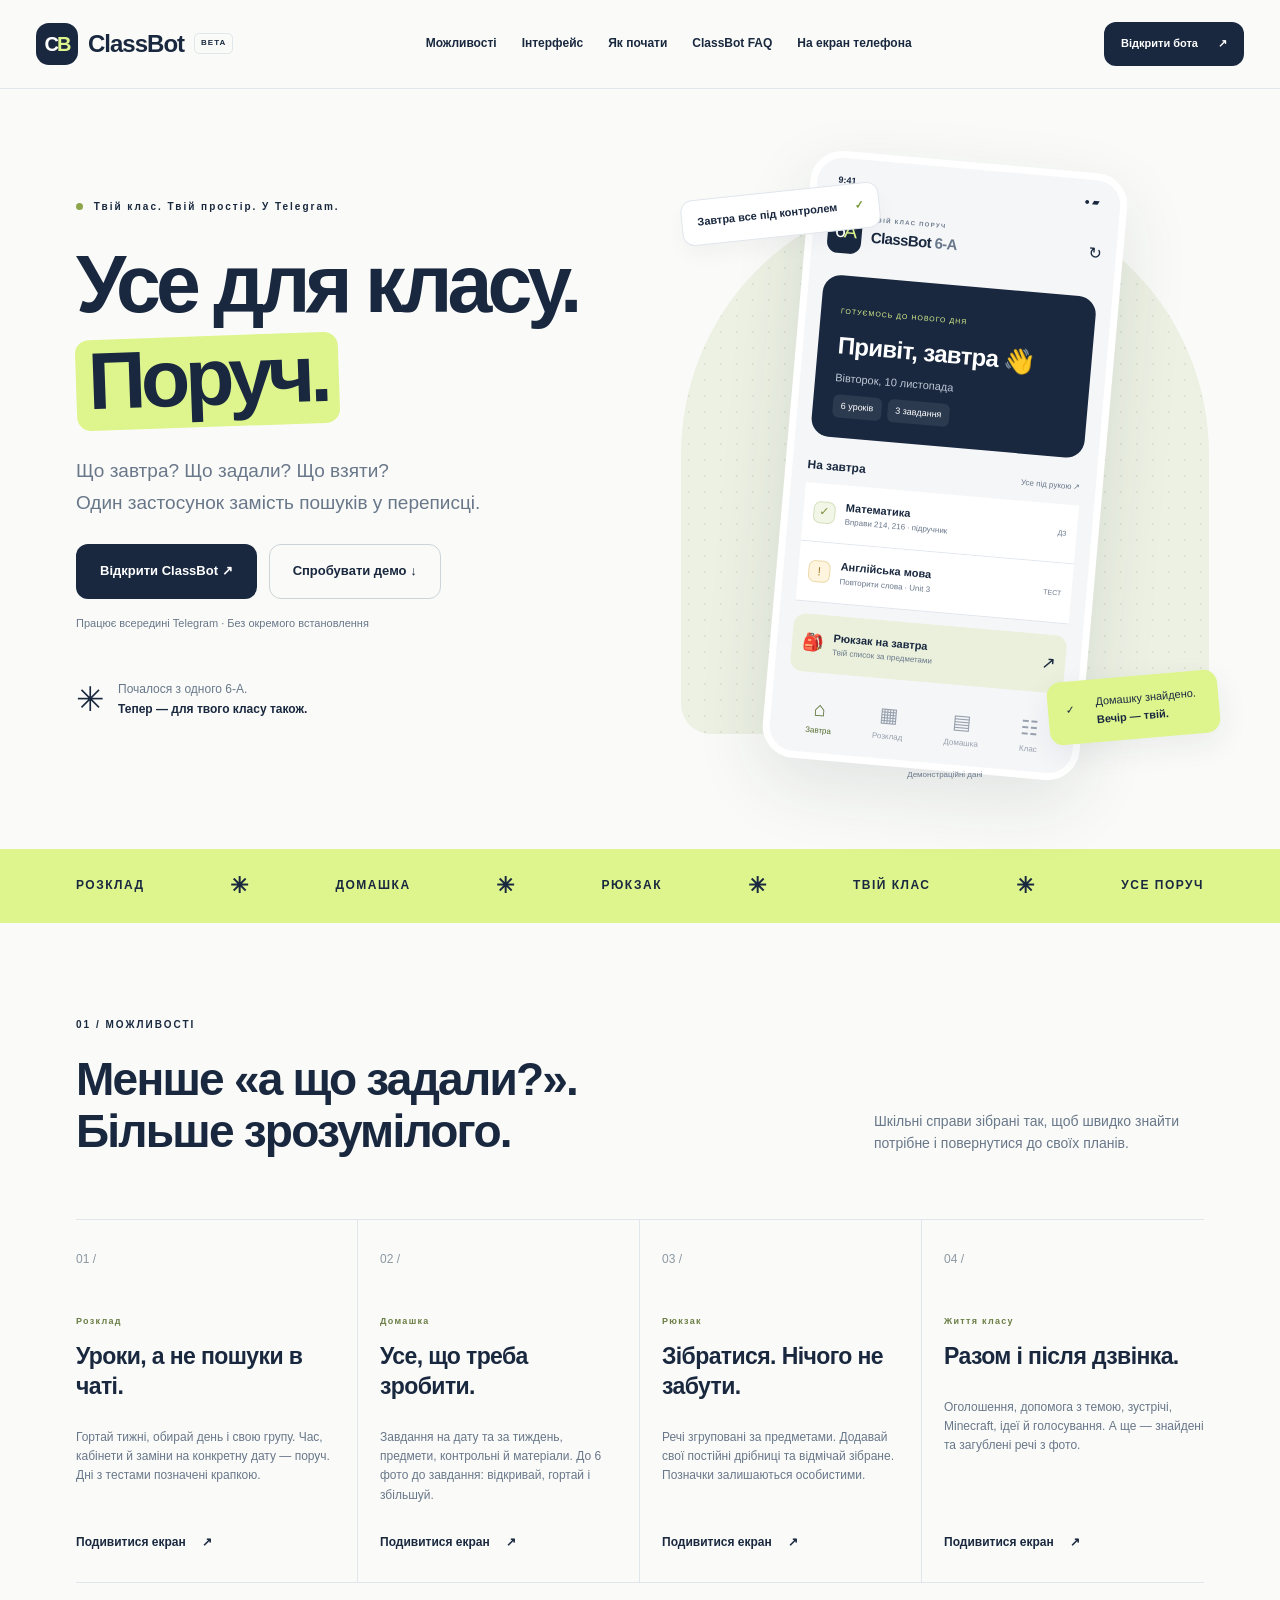
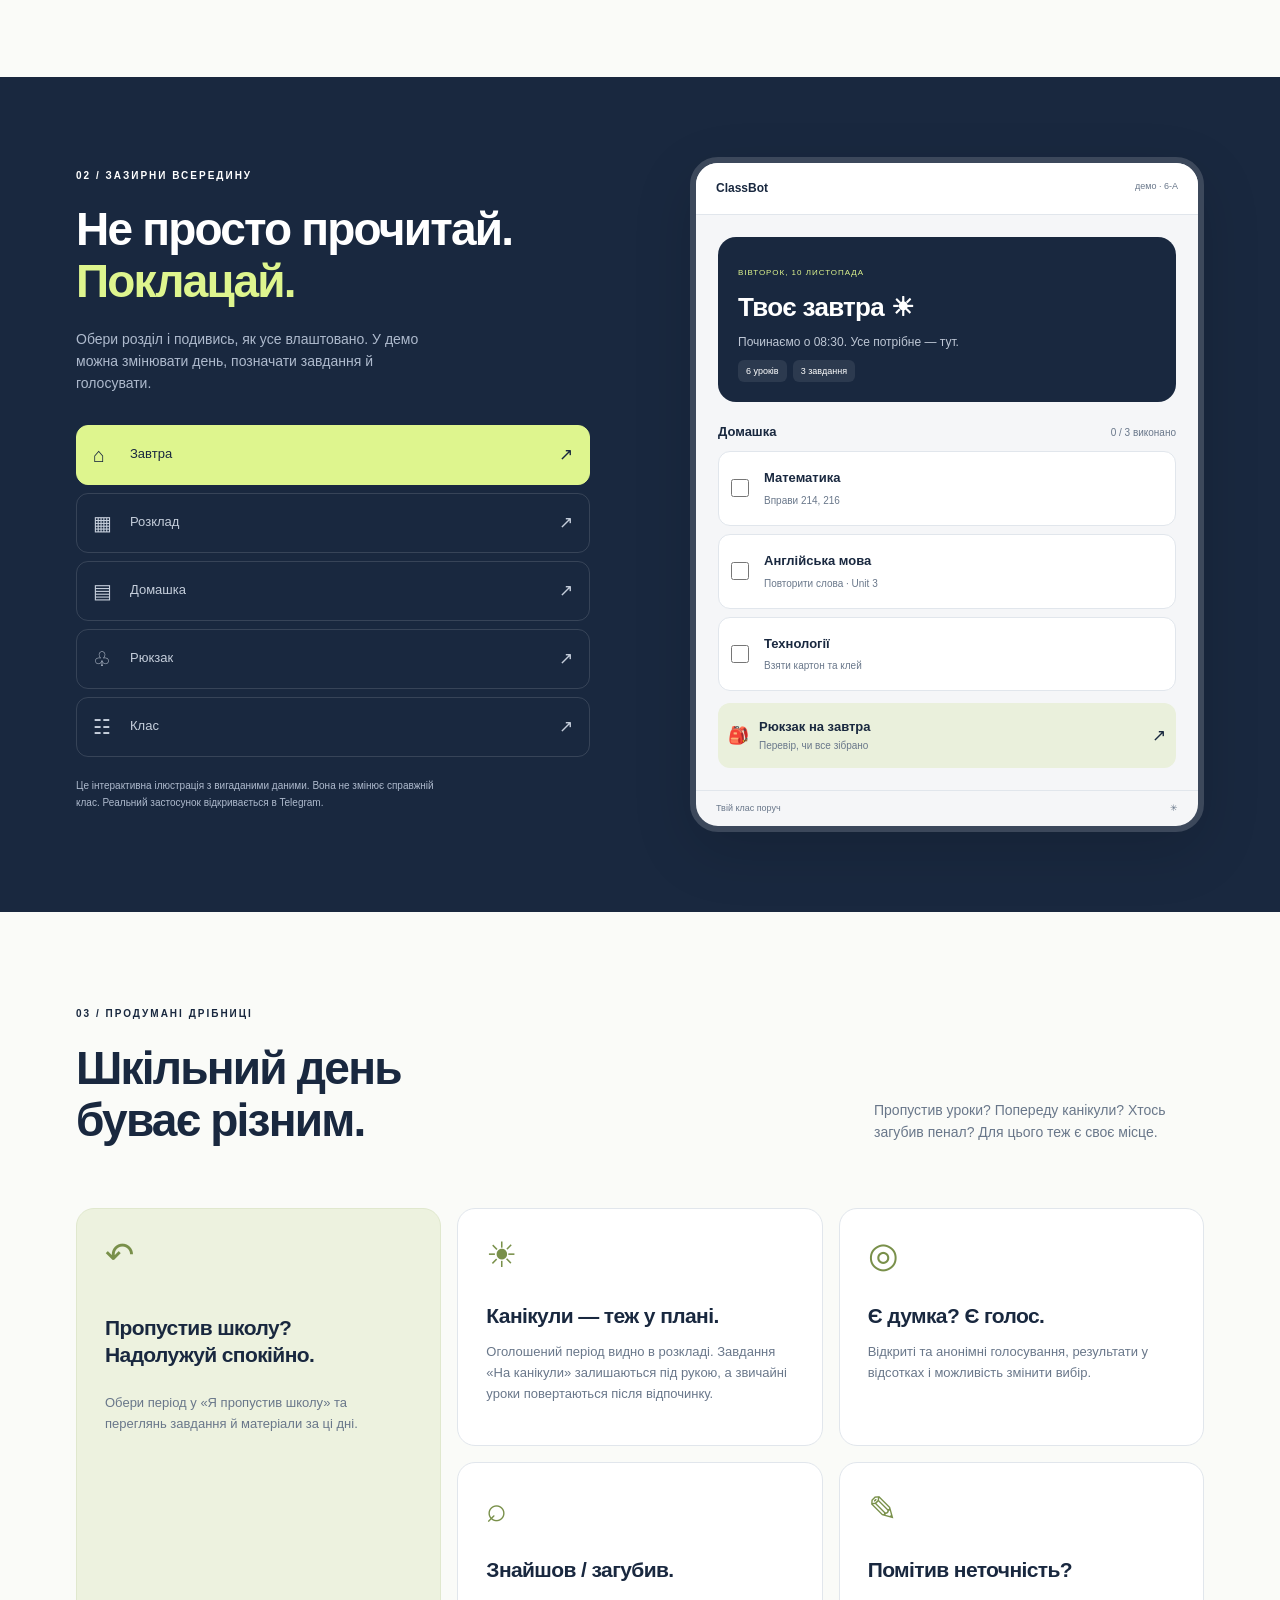
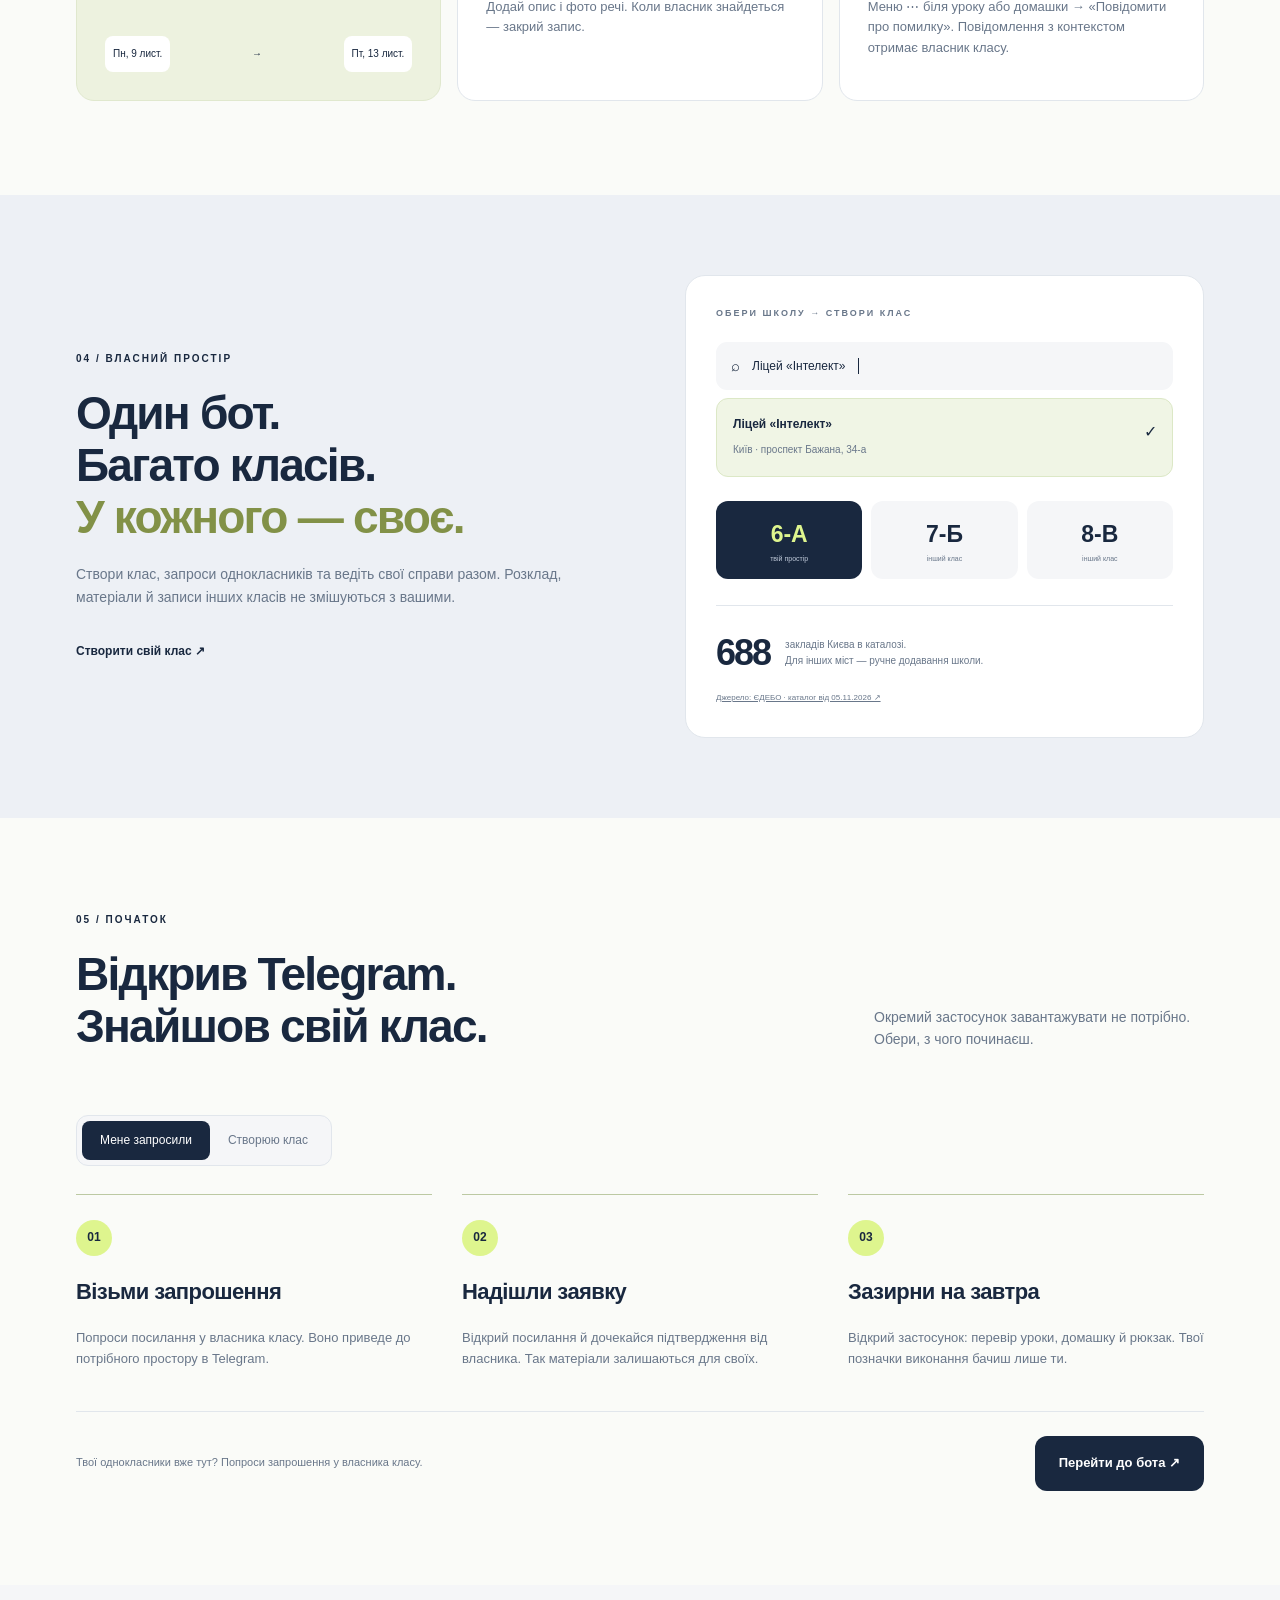
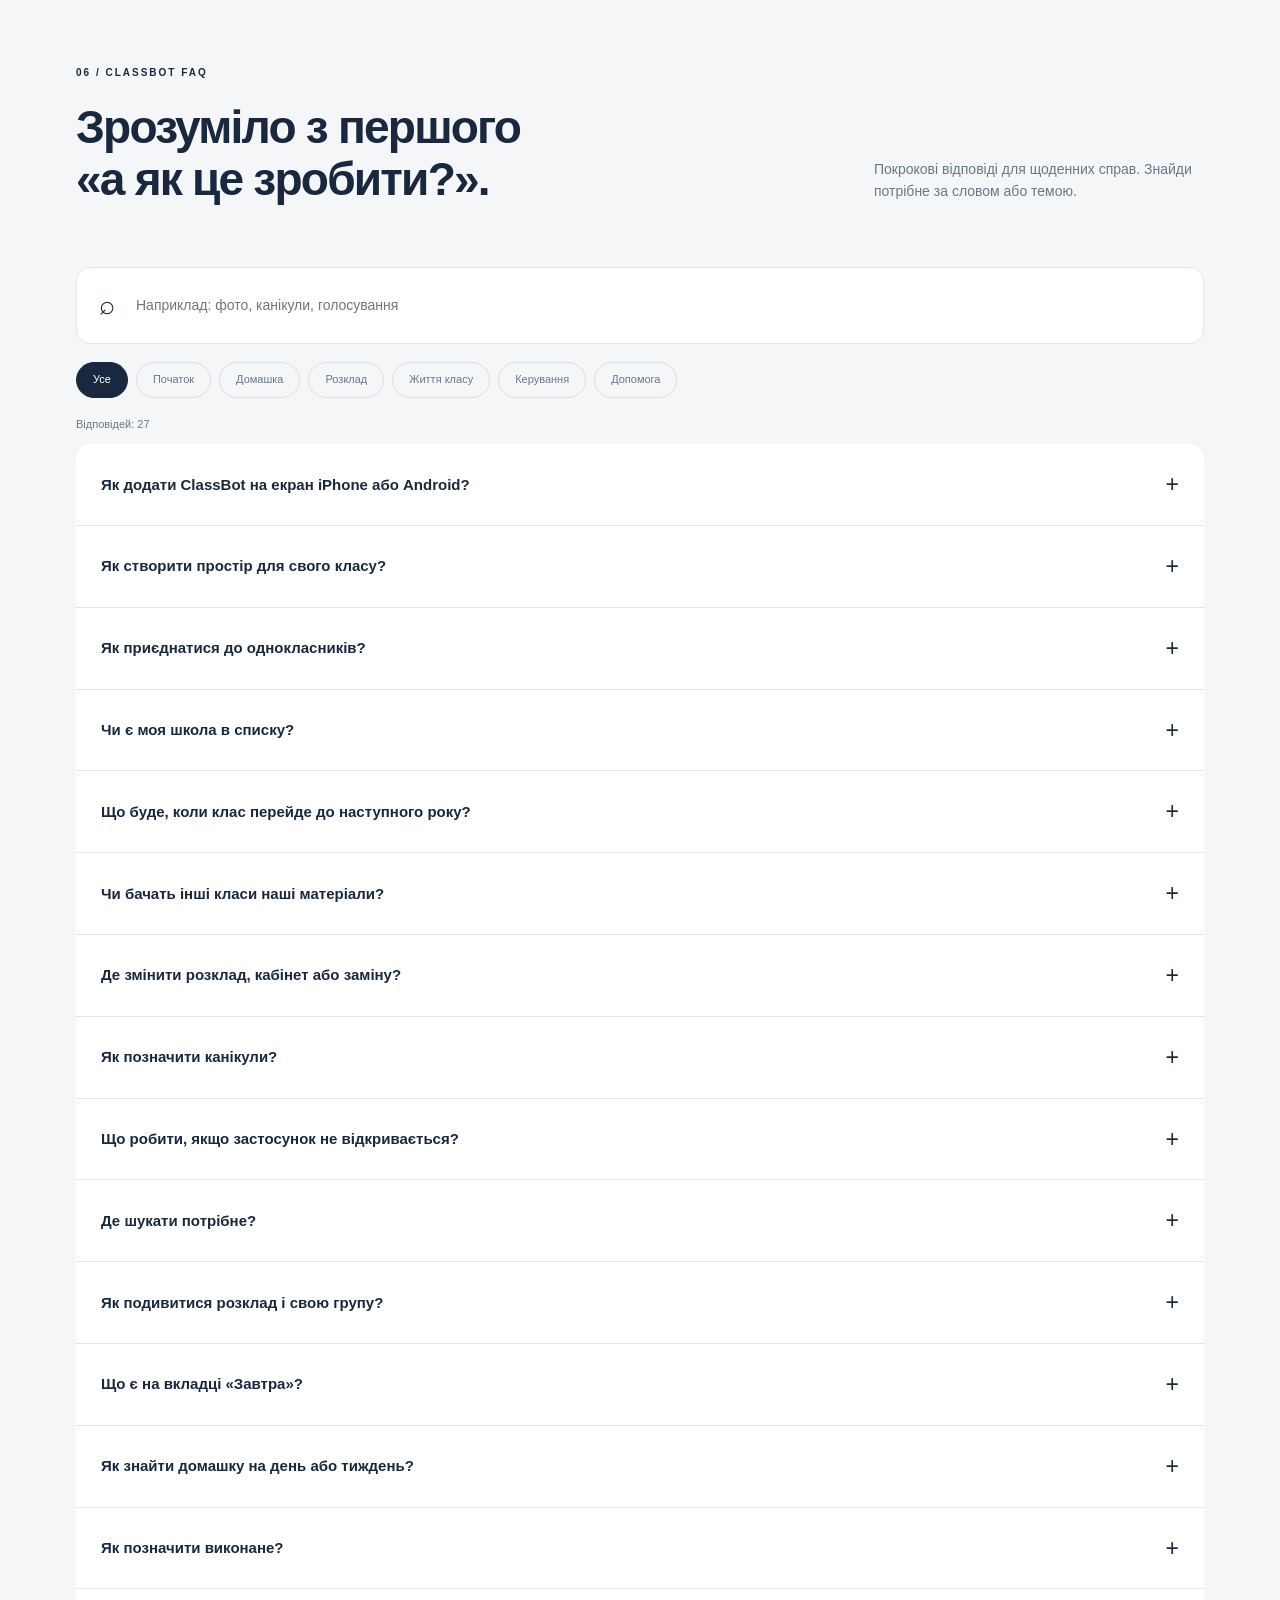
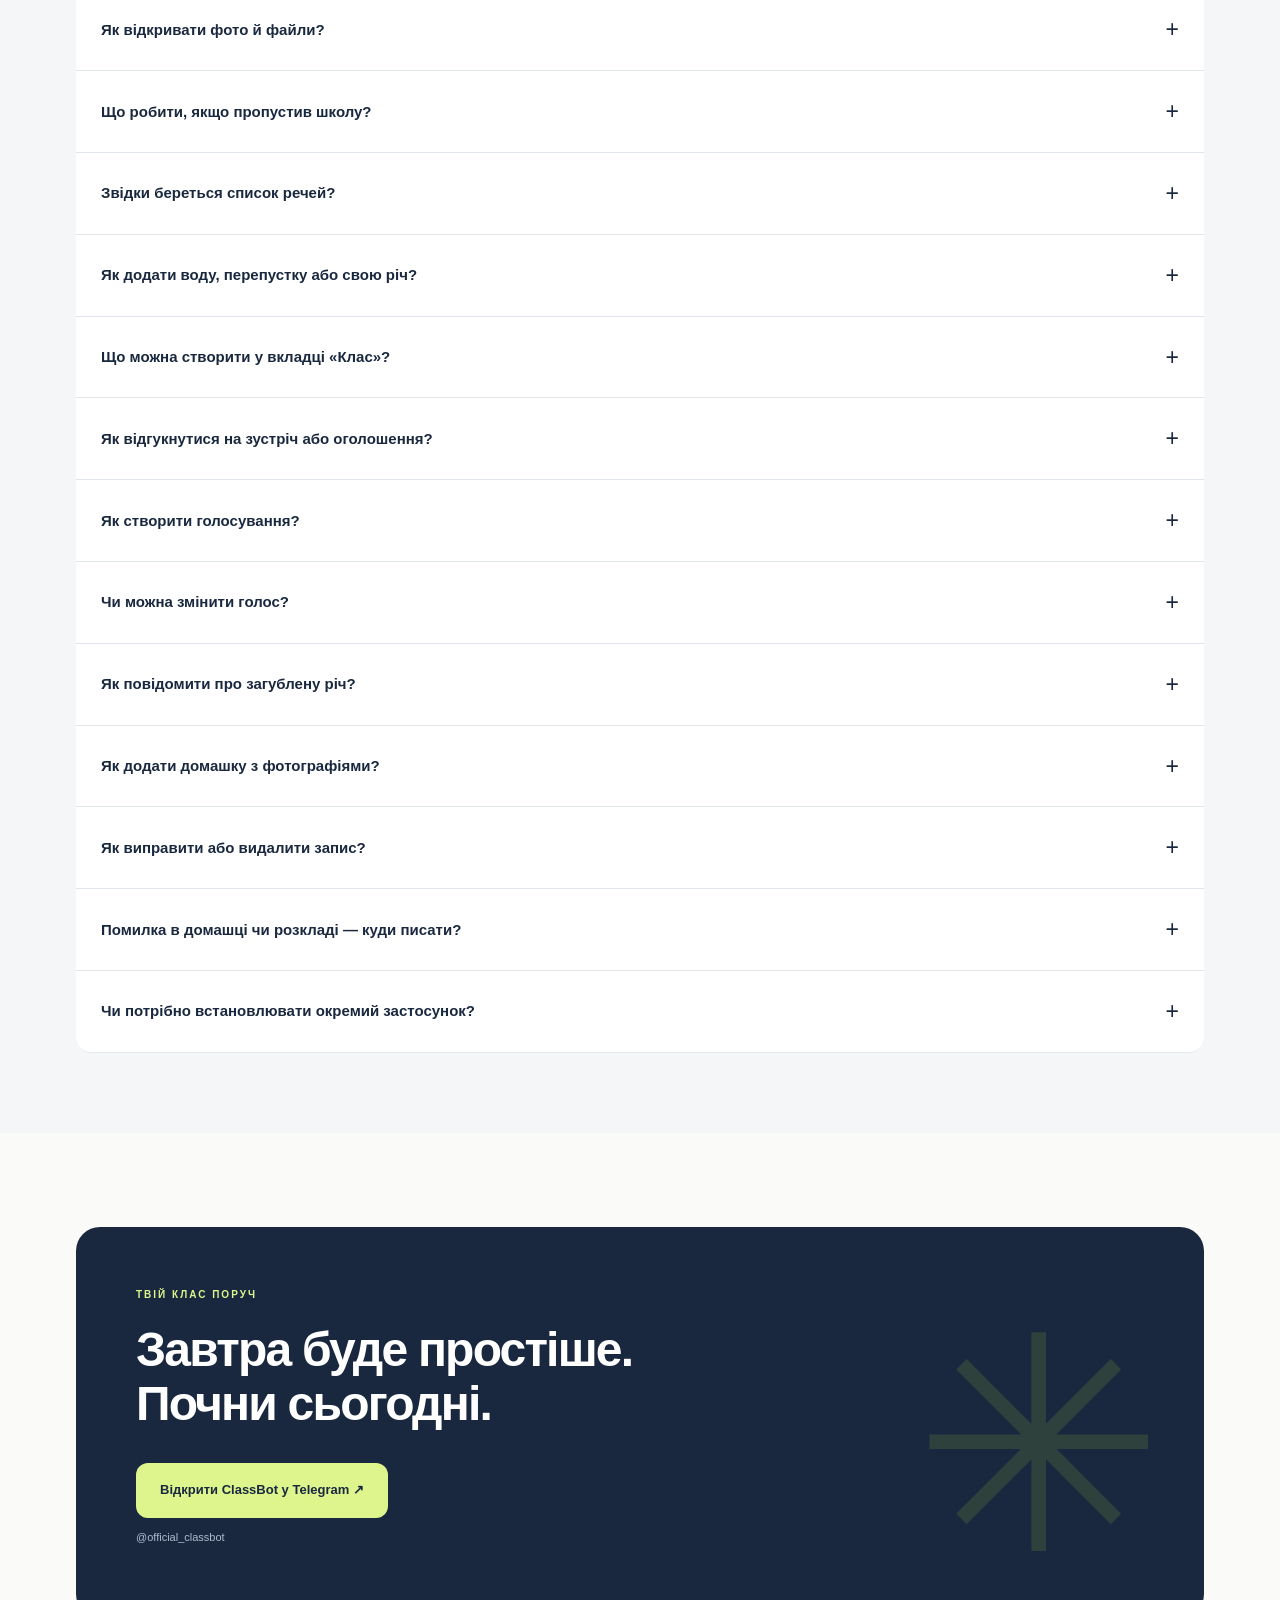
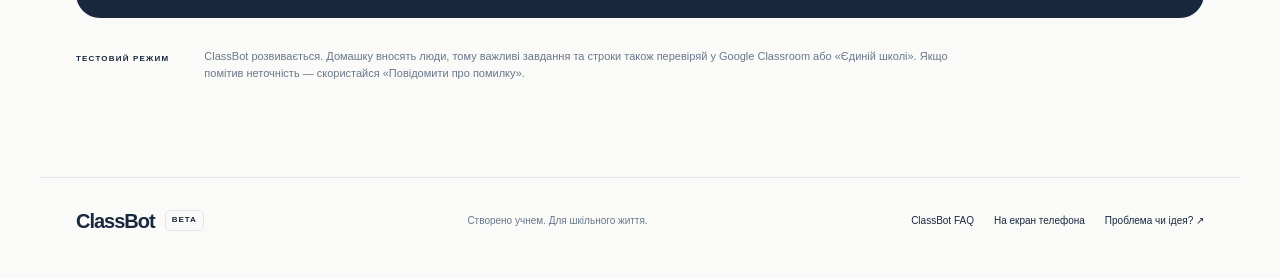
==== commit d75f348b: "Add iPhone and Android home screen guide" ====
--- a/index.html
+++ b/index.html
@@ -1,7 +1,7 @@
 <!doctype html>
 <html lang="uk"><head><meta charset="utf-8"><meta name="viewport" content="width=device-width,initial-scale=1"><meta name="theme-color" content="#19283f"><meta name="description" content="ClassBot — простір твого класу в Telegram. Розклад, домашка, рюкзак, голосування та оголошення. Подивись інтерфейс і створи свій клас."><meta property="og:title" content="ClassBot — твій клас поруч"><meta property="og:description" content="Менше пошуків у чаті. Більше часу на своє. Розклад, домашка та життя класу в Telegram."><title>ClassBot — твій клас поруч</title><link rel="icon" href="mark.svg" type="image/svg+xml"><link rel="stylesheet" href="site.css"></head><body>
 <a class="skip" href="#main">До основного вмісту</a>
-<header class="header"><a class="brand" href="#" aria-label="ClassBot — на початок"><span class="mark">C<span>В</span></span>ClassBot<span class="beta">BETA</span></a><nav aria-label="Головна навігація"><a href="#features">Можливості</a><a href="#demo">Інтерфейс</a><a href="#start">Як почати</a><a href="#faq">ClassBot FAQ</a></nav><a class="button small dark" href="https://t.me/official_classbot">Відкрити бота <span>↗</span></a></header>
+<header class="header"><a class="brand" href="#" aria-label="ClassBot — на початок"><span class="mark">C<span>В</span></span>ClassBot<span class="beta">BETA</span></a><nav aria-label="Головна навігація"><a href="#features">Можливості</a><a href="#demo">Інтерфейс</a><a href="#start">Як почати</a><a href="#faq">ClassBot FAQ</a><a href="install.html">На екран телефона</a></nav><a class="button small dark" href="https://t.me/official_classbot">Відкрити бота <span>↗</span></a></header>
 <main id="main"><section class="hero wrap"><div class="hero-copy"><div class="eyebrow"><span class="status-dot"></span> Твій клас. Твій простір. У Telegram.</div><h1>Усе для класу.<br><span class="highlight">Поруч.</span></h1><p class="lead">Що завтра? Що задали? Що взяти?<br>Один застосунок замість пошуків у переписці.</p><div class="actions"><a class="button dark" href="https://t.me/official_classbot">Відкрити ClassBot ↗</a><a class="button outline" href="#demo">Спробувати демо ↓</a></div><p class="micro">Працює всередині Telegram · Без окремого встановлення</p><div class="hero-caption"><span class="mini-orbit">✳</span><p>Почалося з одного 6-А.<br><strong>Тепер — для твого класу також.</strong></p></div></div><div class="hero-art" aria-label="Приклад головного екрана ClassBot"><div class="art-grid"></div><div class="floating-note">Завтра все під контролем <span>✓</span></div><div class="hero-phone"><div class="phone-bar"><span>9:41</span><span>● ▰</span></div><div class="app-brand"><span class="app-mark">6<span>А</span></span><div><small>ТВІЙ КЛАС ПОРУЧ</small><strong>ClassBot <em>6-А</em></strong></div><span>↻</span></div><div class="tomorrow-card"><small>ГОТУЄМОСЬ ДО НОВОГО ДНЯ</small><h2>Привіт, завтра 👋</h2><p>Вівторок, 10 листопада</p><div><span>6 уроків</span><span>3 завдання</span></div></div><div class="phone-section"><strong>На завтра</strong><span>Усе під рукою ↗</span></div><div class="task"><i>✓</i><div><strong>Математика</strong><small>Вправи 214, 216 · підручник</small></div><span class="tiny-tag">ДЗ</span></div><div class="task"><i class="test-icon">!</i><div><strong>Англійська мова</strong><small>Повторити слова · Unit 3</small></div><span class="tiny-tag">ТЕСТ</span></div><div class="bag-mini"><span>🎒</span><div><strong>Рюкзак на завтра</strong><small>Твій список за предметами</small></div><span>↗</span></div><div class="phone-nav"><span class="selected">⌂<small>Завтра</small></span><span>▦<small>Розклад</small></span><span>▤<small>Домашка</small></span><span>☷<small>Клас</small></span></div></div><div class="floating-chip"><span>✓</span> Домашку знайдено.<br><b>Вечір — твій.</b></div><span class="art-label">Демонстраційні дані</span></div></section>
 <div class="ticker"><div class="wrap"><span>РОЗКЛАД</span><i>✳</i><span>ДОМАШКА</span><i>✳</i><span>РЮКЗАК</span><i>✳</i><span>ТВІЙ КЛАС</span><i>✳</i><span>УСЕ ПОРУЧ</span></div></div>
 <section class="wrap section" id="features"><div class="section-heading"><div><span class="eyebrow">01 / МОЖЛИВОСТІ</span><h2>Менше «а що задали?».<br>Більше зрозумілого.</h2></div><p>Шкільні справи зібрані так, щоб швидко знайти потрібне і повернутися до своїх планів.</p></div><div class="features"><article class="feature"><span class="feature-number">01 /</span><span class="eyebrow">Розклад</span><h3>Уроки, а не пошуки в чаті.</h3><p>Гортай тижні, обирай день і свою групу. Час, кабінети й заміни на конкретну дату — поруч. Дні з тестами позначені крапкою.</p><button class="text-link" data-demo="schedule">Подивитися екран <span>↗</span></button></article><article class="feature"><span class="feature-number">02 /</span><span class="eyebrow">Домашка</span><h3>Усе, що треба зробити.</h3><p>Завдання на дату та за тиждень, предмети, контрольні й матеріали. До 6 фото до завдання: відкривай, гортай і збільшуй.</p><button class="text-link" data-demo="homework">Подивитися екран <span>↗</span></button></article><article class="feature"><span class="feature-number">03 /</span><span class="eyebrow">Рюкзак</span><h3>Зібратися. Нічого не забути.</h3><p>Речі згруповані за предметами. Додавай свої постійні дрібниці та відмічай зібране. Позначки залишаються особистими.</p><button class="text-link" data-demo="bag">Подивитися екран <span>↗</span></button></article><article class="feature"><span class="feature-number">04 /</span><span class="eyebrow">Життя класу</span><h3>Разом і після дзвінка.</h3><p>Оголошення, допомога з темою, зустрічі, Minecraft, ідеї й голосування. А ще — знайдені та загублені речі з фото.</p><button class="text-link" data-demo="class">Подивитися екран <span>↗</span></button></article></div></section>
@@ -11,6 +11,6 @@
 <section class="wrap section" id="start"><div class="section-heading"><div><span class="eyebrow">05 / ПОЧАТОК</span><h2>Відкрив Telegram.<br>Знайшов свій клас.</h2></div><p>Окремий застосунок завантажувати не потрібно. Обери, з чого починаєш.</p></div><div class="start-switch" role="group" aria-label="Варіант початку"><button data-start="join" aria-pressed="true">Мене запросили</button><button data-start="create" aria-pressed="false">Створюю клас</button></div><div class="steps" id="start-steps"></div><div class="start-bottom"><span>Твої однокласники вже тут? Попроси запрошення у власника класу.</span><a class="button dark" href="https://t.me/official_classbot">Перейти до бота ↗</a></div></section>
 <section class="faq-section" id="faq"><div class="wrap"><div class="section-heading"><div><span class="eyebrow">06 / CLASSBOT FAQ</span><h2>Зрозуміло з першого<br>«а як це зробити?».</h2></div><p>Покрокові відповіді для щоденних справ. Знайди потрібне за словом або темою.</p></div><label class="faq-search"><span aria-hidden="true">⌕</span><input id="search" type="search" placeholder="Наприклад: фото, канікули, голосування" aria-label="Пошук у ClassBot FAQ"><button id="clear" hidden aria-label="Очистити пошук">×</button></label><div class="filters" role="group" aria-label="Теми інструкцій"><button data-filter="all" aria-pressed="true">Усе</button><button data-filter="start" aria-pressed="false">Початок</button><button data-filter="homework" aria-pressed="false">Домашка</button><button data-filter="schedule" aria-pressed="false">Розклад</button><button data-filter="class" aria-pressed="false">Життя класу</button><button data-filter="editors" aria-pressed="false">Керування</button><button data-filter="help" aria-pressed="false">Допомога</button></div><p class="micro" id="results" aria-live="polite"></p><div id="questions"></div><div id="no-results" hidden><h3>Такої відповіді ще не знайшли.</h3><p>Спробуй коротше слово або іншу тему.</p><button class="button dark" id="reset">Показати всі відповіді</button></div><noscript>Для пошуку й інтерактивної демонстрації увімкни JavaScript. ClassBot можна відкрити за кнопкою Telegram.</noscript></div></section>
 <section class="wrap section"><div class="closing"><span class="eyebrow">ТВІЙ КЛАС ПОРУЧ</span><h2>Завтра буде простіше.<br>Почни сьогодні.</h2><a class="button lime" href="https://t.me/official_classbot">Відкрити ClassBot у Telegram ↗</a><p>@official_classbot</p><span class="closing-star" aria-hidden="true">✳</span></div><div class="beta-note"><span>ТЕСТОВИЙ РЕЖИМ</span><p>ClassBot розвивається. Домашку вносять люди, тому важливі завдання та строки також перевіряй у Google Classroom або «Єдиній школі». Якщо помітив неточність — скористайся «Повідомити про помилку».</p></div></section></main>
-<footer class="wrap footer"><a class="brand" href="#">ClassBot<span class="beta">BETA</span></a><p>Створено учнем. Для шкільного життя.</p><div><a href="#faq">ClassBot FAQ</a><a href="https://t.me/kirilantishin">Проблема чи ідея? ↗</a></div></footer>
+<footer class="wrap footer"><a class="brand" href="#">ClassBot<span class="beta">BETA</span></a><p>Створено учнем. Для шкільного життя.</p><div><a href="#faq">ClassBot FAQ</a><a href="install.html">На екран телефона</a><a href="https://t.me/kirilantishin">Проблема чи ідея? ↗</a></div></footer>
 <dialog id="photo-dialog"><form method="dialog"><button aria-label="Закрити фото">×</button></form><img src="worksheet.svg" alt="Демонстраційний аркуш із завданнями з математики"><p>Приклад навчального матеріалу · демонстраційні дані</p></dialog>
 <script src="faq-data.js"></script><script src="site.js"></script></body></html>
